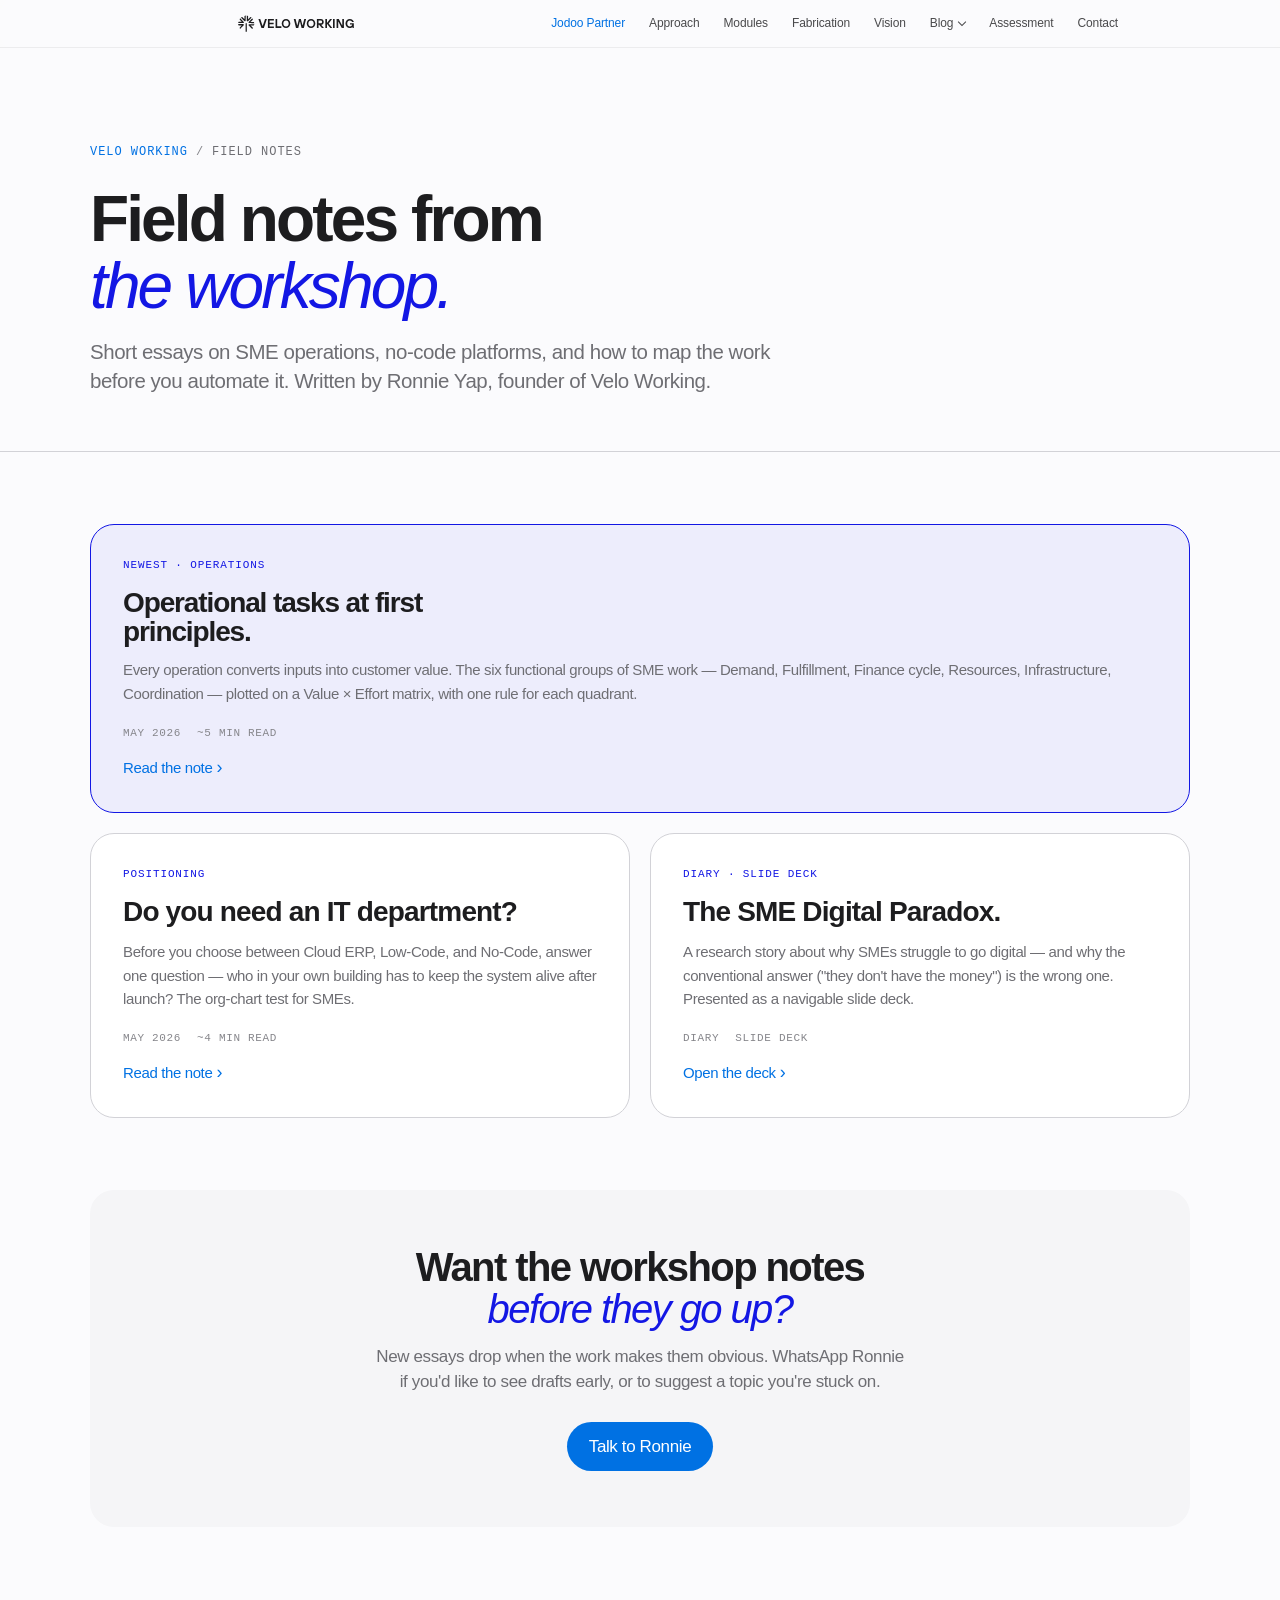
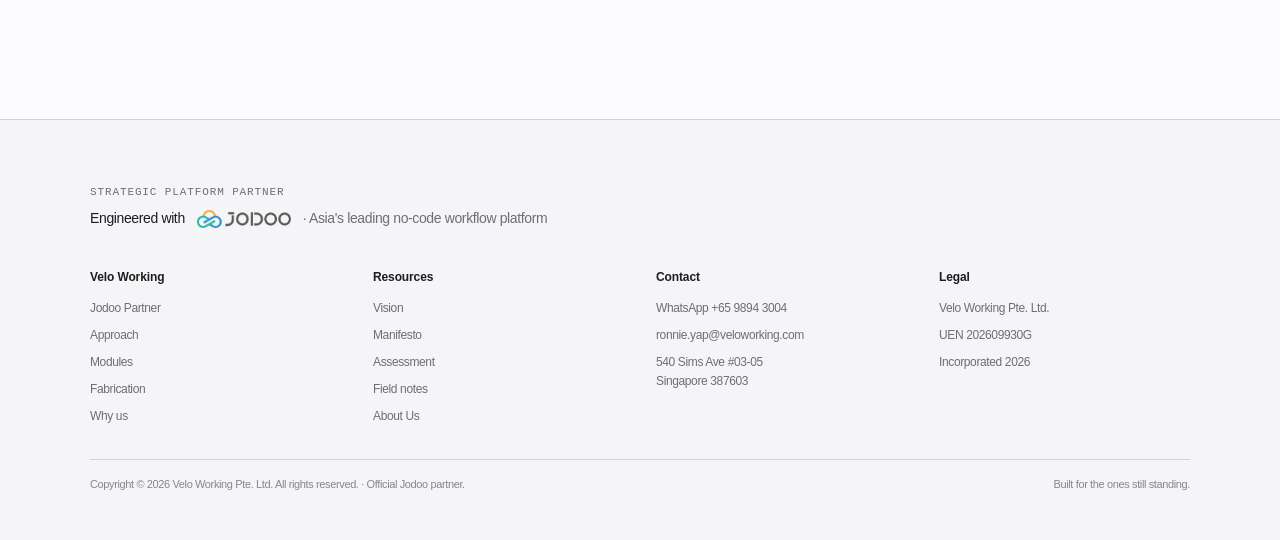
==== blog/index.html @ 7b79bac3 "Add Field notes blog index and nav dropdown New page blog/index.html lists all field notes as cards " ====
<!doctype html>
<html lang="en">
<head>
<meta charset="utf-8" />
<meta name="viewport" content="width=device-width, initial-scale=1, viewport-fit=cover" />
<title>Field notes — Velo Working blog</title>

<!-- SEO -->
<meta name="description" content="Field notes from Velo Working — Singapore's Jodoo no-code partner. Short essays on SME operations, choosing between ERP, Low-Code and No-Code, and how to map your tasks before you automate them." />
<meta name="author" content="Velo Working Pte. Ltd." />
<link rel="canonical" href="https://www.veloworking.com/blog/" />

<!-- Open Graph -->
<meta property="og:title" content="Field notes — Velo Working" />
<meta property="og:description" content="Short essays on SME operations, no-code, and how to map your work before you automate it." />
<meta property="og:type" content="website" />
<meta property="og:url" content="https://www.veloworking.com/blog/" />
<meta property="og:site_name" content="Velo Working" />

<meta name="twitter:card" content="summary_large_image" />
<meta name="twitter:title" content="Field notes — Velo Working" />
<meta name="twitter:description" content="Short essays on SME operations and no-code." />

<!-- Favicon -->
<link rel="icon" type="image/svg+xml" href="../asset/favicon.svg" />
<link rel="apple-touch-icon" href="../asset/favicon.svg" />

<style>
:root {
  --bg:        #fbfbfd;
  --surface:   #ffffff;
  --surface-2: #f5f5f7;
  --ink:       #1d1d1f;
  --ink-2:     #6e6e73;
  --ink-3:     #86868b;
  --rule:      #d2d2d7;
  --dark:      #0b0b0d;
  --link:      #0071e3;
  --link-hov:  #0077ed;
  --jodoo:     #1317E4;
  --jodoo-tint: rgba(19, 23, 228, 0.06);

  --r-tile:    24px;
  --r-pill:    980px;

  --f: -apple-system, BlinkMacSystemFont, "Segoe UI", Roboto, "Helvetica Neue", Arial, sans-serif;
  --f-mono: ui-monospace, SFMono-Regular, "SF Mono", Menlo, Consolas, monospace;

  --gut: clamp(20px, 4vw, 40px);
  --max: 1180px;
  --max-prose: 720px;
  --section-pad: clamp(64px, 8vw, 96px);
}

*, *::before, *::after { box-sizing: border-box; }
html { scroll-behavior: smooth; -webkit-font-smoothing: antialiased; -moz-osx-font-smoothing: grayscale; }
body {
  margin: 0;
  background: var(--bg);
  color: var(--ink);
  font-family: var(--f);
  font-size: 17px;
  line-height: 1.47059;
  font-weight: 400;
  letter-spacing: -0.022em;
}
img, svg { display: block; max-width: 100%; }
a { color: inherit; text-decoration: none; }
button { font: inherit; color: inherit; background: none; border: 0; cursor: pointer; }
p { margin: 0 0 1em; } p:last-child { margin: 0; }

.wrap { max-width: var(--max); margin: 0 auto; padding-inline: var(--gut); }

h1, h2, h3, h4 { margin: 0; font-weight: 600; letter-spacing: -0.04em; line-height: 1.05; color: var(--ink); }
h1 { font-size: clamp(36px, 5.6vw, 64px); font-weight: 600; letter-spacing: -0.045em; line-height: 1.05; }
h2 { font-size: clamp(28px, 3.6vw, 40px); }
h3 { font-size: clamp(20px, 2vw, 26px); letter-spacing: -0.03em; line-height: 1.15; }
h4 { font-size: 17px; letter-spacing: -0.022em; line-height: 1.2; font-weight: 600; }

.lead {
  font-size: clamp(19px, 1.6vw, 22px);
  line-height: 1.4;
  letter-spacing: -0.022em;
  color: var(--ink);
}

.link {
  color: var(--link); font-size: 15px; font-weight: 500;
  display: inline-flex; align-items: center; gap: 4px;
}
.link:hover { text-decoration: underline; }
.link::after { content: '›'; font-size: 1.2em; line-height: 0; transform: translateY(-1px); }

.btn {
  display: inline-flex; align-items: center; justify-content: center;
  padding: 12px 22px; border-radius: var(--r-pill);
  font-size: 17px; font-weight: 400; letter-spacing: -0.022em;
}
.btn--primary { background: var(--link); color: #fff; }
.btn--primary:hover { background: var(--link-hov); }

/* NAV (with dropdown) */
.nav {
  position: fixed; top: 0; left: 0; right: 0; z-index: 9999;
  height: 48px;
  background: rgba(251, 251, 253, 0.72);
  backdrop-filter: saturate(180%) blur(20px);
  -webkit-backdrop-filter: saturate(180%) blur(20px);
  border-bottom: 1px solid rgba(0, 0, 0, 0.06);
  font-size: 12px;
  letter-spacing: -0.01em;
}
.nav__inner {
  max-width: 1024px; margin: 0 auto; height: 100%;
  display: flex; align-items: center; justify-content: space-between;
  padding-inline: 22px; gap: 16px;
}
.nav__brand { color: var(--ink); display: inline-flex; align-items: center; flex-shrink: 0; height: 100%; }
.nav__brand-svg { height: 18px; width: auto; display: block; }
.nav__links {
  display: flex; align-items: center; gap: 0;
  list-style: none; padding: 0; margin: 0; height: 100%;
}
.nav__links > li { display: flex; align-items: center; height: 100%; position: relative; }
.nav__link {
  display: inline-flex; align-items: center; height: 28px; padding: 0 12px;
  color: rgba(29, 29, 31, 0.8);
  font-size: 12px; font-weight: 400; letter-spacing: -0.01em; white-space: nowrap;
  transition: color 150ms ease;
  background: none; border: 0; cursor: pointer;
}
.nav__link:hover { color: var(--ink); }
.nav__link--accent { color: var(--link); font-weight: 500; }
.nav__link--accent:hover { color: var(--link-hov); }
.nav__link--caret::after {
  content: ""; display: inline-block; margin-left: 6px;
  width: 6px; height: 6px;
  border-right: 1.4px solid currentColor;
  border-bottom: 1.4px solid currentColor;
  transform: translateY(-2px) rotate(45deg);
  transition: transform 150ms ease;
}
.nav__submenu {
  position: absolute; top: 44px; left: 4px;
  min-width: 240px;
  background: rgba(251, 251, 253, 0.96);
  backdrop-filter: saturate(180%) blur(20px);
  -webkit-backdrop-filter: saturate(180%) blur(20px);
  border: 1px solid var(--rule);
  border-radius: 12px;
  padding: 6px;
  list-style: none; margin: 0;
  box-shadow: 0 8px 24px rgba(0,0,0,0.08);
  opacity: 0; visibility: hidden; transform: translateY(-4px);
  transition: opacity 150ms ease, transform 150ms ease, visibility 150ms;
}
.nav__item--has-children:hover > .nav__submenu,
.nav__item--has-children:focus-within > .nav__submenu,
.nav__item--has-children.is-open > .nav__submenu {
  opacity: 1; visibility: visible; transform: none;
}
.nav__sublink {
  display: block;
  padding: 10px 12px;
  font-size: 13px;
  color: rgba(29, 29, 31, 0.85);
  border-radius: 8px;
  white-space: normal;
  line-height: 1.3;
}
.nav__sublink small {
  display: block;
  font-size: 11px;
  color: var(--ink-3);
  margin-top: 2px;
  letter-spacing: 0;
  font-family: var(--f-mono);
  text-transform: uppercase;
}
.nav__sublink:hover { background: rgba(0,0,0,0.04); color: var(--ink); }
.nav__sublink--all {
  border-top: 1px solid var(--rule);
  margin-top: 4px; padding-top: 12px;
  color: var(--link); font-weight: 500;
}

.nav__toggle {
  display: none; width: 36px; height: 36px; border-radius: 50%;
  align-items: center; justify-content: center; color: var(--ink); flex-shrink: 0;
}
.nav__toggle svg { width: 18px; height: 18px; }

@media (max-width: 833px) {
  .nav__links { display: none; }
  .nav__toggle { display: inline-flex; }
  .nav.nav--open .nav__links {
    position: absolute; top: 48px; left: 0; right: 0;
    flex-direction: column; height: auto;
    background: rgba(251, 251, 253, 0.96);
    backdrop-filter: saturate(180%) blur(20px);
    -webkit-backdrop-filter: saturate(180%) blur(20px);
    border-bottom: 1px solid var(--rule);
    padding: 8px 22px 16px; display: flex;
  }
  .nav.nav--open .nav__links > li {
    height: auto; width: 100%; border-bottom: 1px solid var(--rule);
    flex-direction: column; align-items: stretch;
  }
  .nav.nav--open .nav__links > li:last-child { border-bottom: 0; }
  .nav.nav--open .nav__link {
    height: auto; width: 100%; padding: 14px 0; font-size: 17px; font-weight: 500;
    justify-content: space-between;
  }
  .nav__submenu {
    position: static; opacity: 1; visibility: visible; transform: none;
    background: none; border: 0; border-radius: 0; padding: 0 0 12px;
    box-shadow: none; min-width: 0;
    display: none;
  }
  .nav.nav--open .nav__item--has-children.is-open .nav__submenu { display: block; }
  .nav.nav--open .nav__sublink { padding: 10px 0 10px 14px; font-size: 15px; }
  .nav.nav--open .nav__link--caret::after { transition: transform 200ms ease; }
  .nav.nav--open .nav__item--has-children.is-open .nav__link--caret::after { transform: translateY(2px) rotate(-135deg); }
}

main { padding-top: 48px; }

/* HERO */
.page-hero {
  padding: clamp(56px, 8vw, 96px) 0 clamp(40px, 6vw, 56px);
  border-bottom: 1px solid var(--rule);
}
.page-hero__crumb {
  font-family: var(--f-mono);
  font-size: 12px; letter-spacing: 0.08em; text-transform: uppercase;
  color: var(--ink-2); margin-bottom: 24px;
  display: flex; align-items: center; gap: 8px;
}
.page-hero__crumb a { color: var(--link); }
.page-hero__crumb .sep { color: var(--ink-3); }
.page-hero__title { margin-bottom: 18px; max-width: 18ch; }
.page-hero__title em { font-style: italic; font-weight: 400; color: var(--jodoo); }
.page-hero__lead { max-width: 60ch; color: var(--ink-2); }

/* POSTS GRID */
.posts {
  padding: clamp(48px, 6vw, 72px) 0 var(--section-pad);
}
.posts__grid {
  display: grid;
  grid-template-columns: repeat(2, 1fr);
  gap: 20px;
}
@media (max-width: 833px) { .posts__grid { grid-template-columns: 1fr; } }

.post {
  background: var(--surface);
  border: 1px solid var(--rule);
  border-radius: var(--r-tile);
  padding: clamp(24px, 3vw, 32px);
  display: flex; flex-direction: column;
  transition: transform 200ms ease, box-shadow 200ms ease, border-color 200ms ease;
}
.post:hover {
  transform: translateY(-2px);
  border-color: var(--ink-3);
  box-shadow: 0 12px 28px rgba(0,0,0,0.06);
}
.post__tag {
  font-family: var(--f-mono);
  font-size: 11px; letter-spacing: 0.08em; text-transform: uppercase;
  color: var(--jodoo); margin-bottom: 14px;
}
.post__title {
  font-size: clamp(22px, 2.2vw, 28px);
  margin-bottom: 12px;
}
.post__lead {
  color: var(--ink-2); font-size: 15px; line-height: 1.55;
  margin-bottom: 20px; flex: 1;
}
.post__meta {
  display: flex; flex-wrap: wrap; gap: 8px 16px;
  font-family: var(--f-mono);
  font-size: 11px; letter-spacing: 0.06em; text-transform: uppercase;
  color: var(--ink-3); margin-bottom: 14px;
}
.post__cta { margin-top: auto; }

.post--feature {
  grid-column: 1 / -1;
  background: var(--jodoo-tint);
  border-color: var(--jodoo);
}
.post--feature .post__tag { color: var(--jodoo); }
.post--feature .post__title { max-width: 22ch; }

/* CLOSING */
.closing {
  background: var(--surface-2);
  border-radius: var(--r-tile);
  padding: clamp(36px, 5vw, 56px);
  text-align: center;
  margin-top: clamp(48px, 6vw, 72px);
}
.closing h2 { margin-bottom: 14px; max-width: 22ch; margin-inline: auto; }
.closing h2 em { font-style: italic; font-weight: 400; color: var(--jodoo); }
.closing p { color: var(--ink-2); max-width: 56ch; margin: 0 auto 28px; }
.closing__ctas { display: flex; flex-wrap: wrap; gap: 16px; justify-content: center; }

/* FOOTER */
.foot {
  padding-top: 64px; padding-bottom: 48px;
  background: var(--surface-2);
  margin-top: var(--section-pad);
  border-top: 1px solid var(--rule);
}
.foot__partner {
  max-width: var(--max); margin: 0 auto 40px; padding-inline: var(--gut);
  display: flex; flex-direction: column; gap: 8px;
}
.foot__partner-tag {
  font-family: var(--f-mono);
  font-size: 11px; letter-spacing: 0.08em; text-transform: uppercase;
  color: var(--ink-2);
}
.foot__partner-row {
  display: flex; flex-wrap: wrap; align-items: center; gap: 12px;
  font-size: 14px; color: var(--ink-2);
}
.foot__partner-row strong { color: var(--ink); font-weight: 500; }
.foot__partner-row img { height: 18px; width: auto; opacity: 0.85; }

.foot__inner { max-width: var(--max); margin: 0 auto; padding-inline: var(--gut); }
.foot__cols {
  display: grid;
  grid-template-columns: repeat(4, 1fr);
  gap: 32px;
  padding-bottom: 32px;
  border-bottom: 1px solid var(--rule);
}
@media (max-width: 833px) { .foot__cols { grid-template-columns: repeat(2, 1fr); } }
.foot__col { display: flex; flex-direction: column; gap: 8px; }
.foot__col h5 {
  font-size: 12px; font-weight: 600; color: var(--ink);
  letter-spacing: -0.01em; margin: 0 0 4px;
}
.foot__col a, .foot__col span {
  font-size: 12px; color: var(--ink-2); line-height: 1.6;
}
.foot__col a:hover { color: var(--link); }
.foot__legal {
  display: flex; flex-wrap: wrap; justify-content: space-between;
  padding-top: 16px;
  font-size: 11px; color: var(--ink-3); gap: 12px;
}

.reveal { opacity: 0; transform: translateY(16px); transition: opacity 700ms ease, transform 700ms ease; }
.reveal.visible { opacity: 1; transform: none; }
@media (prefers-reduced-motion: reduce) {
  .reveal { opacity: 1; transform: none; transition: none; }
  html { scroll-behavior: auto; }
}
</style>
</head>
<body>

<svg xmlns="http://www.w3.org/2000/svg" style="position:absolute; width:0; height:0; overflow:hidden" aria-hidden="true">
  <symbol id="velo-logo" viewBox="-67 125 310 50">
    <g fill="currentColor">
      <path d="m -63.08431,159.73324 v -11.95468 h 1.711254 1.711254 v 11.95468 11.95468 h -1.711254 -1.711254 z m 13.473111,-0.82354 c -2.7838,-2.88889 -5.165724,-5.36884 -5.293161,-5.51098 l -0.231706,-0.25846 0.549761,-1.29497 0.549763,-1.29498 7.635659,0.0174 c 4.199613,0.01 7.642322,0.0236 7.650469,0.0309 0.01335,0.0121 -1.513544,3.63653 -1.544387,3.66591 -0.0071,0.007 -1.932699,-0.0391 -4.279044,-0.10194 -2.346348,-0.0628 -4.407082,-0.11379 -4.579413,-0.11326 l -0.313328,9e-4 3.263591,3.23912 3.263592,3.23912 -0.776198,1.81972 c -0.42691,1.00085 -0.789235,1.81842 -0.80517,1.81682 -0.01595,-0.001 -2.306627,-2.36654 -5.090428,-5.25543 z m -29.666932,3.11343 c -0.40939,-1.01953 -0.73477,-1.86111 -0.72306,-1.87019 0.11854,-0.0919 6.601154,-6.26625 6.601154,-6.28717 0,-0.0155 -2.06247,-0.0194 -4.583264,-0.009 l -4.58327,0.0194 -0.74007,-1.83176 -0.74007,-1.83177 0.15342,-0.0131 c 0.34112,-0.0292 15.135529,0.27402 15.167398,0.31083 0.01891,0.0219 0.267301,0.61697 0.551984,1.32251 l 0.517602,1.28278 -3.365959,3.34337 c -1.851279,1.83885 -4.288204,4.26051 -5.415385,5.38145 -1.12719,1.12096 -2.05995,2.03766 -2.0728,2.03711 -0.0129,-4.5e-4 -0.3583,-0.83516 -0.76768,-1.85469 z m 33.041236,-14.34438 c -3.791272,-0.0741 -7.098103,-0.14163 -7.348513,-0.15003 l -0.455294,-0.0153 -0.520844,-1.3003 c -0.286465,-0.71518 -0.520846,-1.31372 -0.520846,-1.3301 0,-0.0374 3.03224,-3.04993 5.890442,-5.87067 2.539166,-2.5059 4.940976,-4.86047 4.957427,-4.84345 0.02131,0.0221 0.36701,0.85212 0.768213,1.84455 l 0.729459,1.80441 -0.207484,0.20195 c -0.114116,0.11108 -1.519848,1.44395 -3.123846,2.96192 -1.603998,1.51799 -3.013976,2.85516 -3.133281,2.9715 l -0.21692,0.21154 4.60739,-0.0328 c 3.946267,-0.028 4.611369,-0.023 4.635133,0.0354 0.249971,0.61373 1.323165,3.26153 1.390383,3.43038 l 0.09115,0.22896 -0.324674,-0.007 c -0.178575,-0.003 -3.426627,-0.0673 -7.217897,-0.14137 z m -31.875116,-0.22557 c -3.49313,-0.008 -5.89298,-0.0303 -5.89298,-0.0563 0,-0.0603 1.49413,-3.5857 1.54033,-3.63439 0.0204,-0.0215 2.08435,0.0149 4.58652,0.0808 2.502157,0.066 4.555892,0.1135 4.56385,0.1055 0.008,-0.008 -1.450958,-1.46694 -3.24204,-3.24218 l -3.2565,-3.22771 0.78062,-1.84246 0.78062,-1.84246 0.13009,0.13515 c 0.0715,0.0743 2.464747,2.55971 5.318224,5.52307 l 5.188142,5.38792 -0.06524,0.15558 c -0.03588,0.0856 -0.288522,0.6816 -0.561424,1.32453 l -0.496185,1.16895 -1.740524,-0.0119 c -0.957288,-0.007 -4.392364,-0.0174 -7.633503,-0.0243 z m 19.589652,-5.24138 c -0.712179,-0.30247 -1.305328,-0.56039 -1.318105,-0.57317 -0.01277,-0.0128 -0.0072,-3.45913 0.01238,-7.65856 l 0.03563,-7.63531 1.788624,0.75983 c 0.983744,0.41792 1.814974,0.7774 1.847178,0.79886 0.04578,0.0305 0.03288,0.98466 -0.05923,4.37741 -0.06479,2.38612 -0.117559,4.44686 -0.117282,4.57942 l 4.48e-4,0.24102 3.24018,-3.26967 3.240214,-3.26966 1.78356,0.75711 c 0.980959,0.41641 1.801446,0.77332 1.823303,0.79314 0.02185,0.0199 -2.320873,2.30888 -5.206069,5.08681 -2.885194,2.77793 -5.365114,5.16596 -5.510933,5.30673 l -0.265123,0.25597 z m -12.34695,-4.8958 c -2.942875,-2.96981 -5.356102,-5.41524 -5.362732,-5.43431 -0.0104,-0.0301 3.575683,-1.50529 3.65865,-1.505 0.0172,6e-5 1.436368,1.48058 3.153703,3.29005 1.717335,1.80948 3.14167,3.29761 3.165188,3.30699 0.02476,0.01 0.03646,-1.91609 0.02778,-4.57516 l -0.01498,-4.5922 1.828043,-0.73907 c 1.005424,-0.40649 1.833188,-0.73378 1.839475,-0.72732 0.01771,0.0182 -0.27252,15.28791 -0.290931,15.30631 -0.01962,0.0197 -2.434208,1.00013 -2.563044,1.04078 -0.07161,0.0227 -1.205843,-1.097 -5.441159,-5.37107 z"/>
      <path d="m -19.089294,160.84717 h 6.702763 l 8.4666472,-24.69439 h -5.1152663 l -6.3499859,19.04996 h -0.705554 l -6.349986,-19.04996 h -5.115266 z m 17.9916369,0 H 15.482861 v -4.23333 H 3.4884437 v -5.9972 H 14.777307 v -4.23333 H 3.4884437 V 140.3861 H 15.482861 v -4.23332 H -1.0976571 Z m 21.1666331,0 h 16.227742 v -4.40971 H 24.655077 v -20.28468 h -4.586101 z m 29.104079,-4.05694 c -4.233324,0 -7.408317,-3.21027 -7.408317,-8.29026 0,-5.07999 3.174993,-8.29026 7.408317,-8.29026 4.233323,0 7.408316,3.21027 7.408316,8.29026 0,5.07999 -3.174993,8.29026 -7.408316,8.29026 z m 0,-20.99023 c -6.667485,0 -11.994418,5.25638 -11.994418,12.69997 0,7.4436 5.326933,12.69997 11.994418,12.69997 6.667485,0 11.994417,-5.25637 11.994417,-12.69997 0,-7.44359 -5.326932,-12.69997 -11.994417,-12.69997 z m 27.692983,25.04717 h 6.349986 l 4.233324,-16.9333 h 0.705554 l 4.233323,16.9333 h 6.349986 l 6.173599,-24.69439 h -5.115268 l -4.233324,17.28607 h -0.705554 l -4.409712,-17.28607 h -5.291655 l -4.409712,17.28607 h -0.705554 l -4.233324,-17.28607 h -5.115266 z m 41.804052,-4.05694 c -4.23332,0 -7.40831,-3.21027 -7.40831,-8.29026 0,-5.07999 3.17499,-8.29026 7.40831,-8.29026 4.23333,0 7.40832,3.21027 7.40832,8.29026 0,5.07999 -3.17499,8.29026 -7.40832,8.29026 z m 0,-20.99023 c -6.66748,0 -11.99441,5.25638 -11.99441,12.69997 0,7.4436 5.32693,12.69997 11.99441,12.69997 6.66749,0 11.99442,-5.25637 11.99442,-12.69997 0,-7.44359 -5.32693,-12.69997 -11.99442,-12.69997 z m 16.22777,25.04717 h 4.5861 v -8.46665 h 1.41111 l 7.93748,8.46665 h 5.82082 l -7.93748,-8.46665 c 3.88054,-0.17639 7.23192,-3.17499 7.23192,-7.93748 0,-4.93888 -3.38666,-8.29026 -7.76109,-8.29026 h -11.28886 z m 4.5861,-12.69997 v -7.58471 h 6.52637 c 1.76389,0 3.35138,1.5875 3.35138,3.88055 0,2.11666 -1.58749,3.70416 -3.35138,3.70416 z m 18.8736,12.69997 h 4.5861 v -11.46525 l 9.1722,11.46525 h 5.64443 l -10.05414,-12.52359 9.34859,-12.1708 h -5.64443 l -8.46665,11.11247 v -11.11247 h -4.5861 z m 21.34299,0 h 4.5861 v -24.69439 h -4.5861 z m 9.87777,0 h 4.5861 v -17.10969 h 0.70556 l 8.99581,17.10969 h 6.1736 v -24.69439 h -4.5861 v 17.10968 h -0.70556 l -8.99581,-17.10968 h -6.1736 z m 44.44988,0 h 3.52777 v -13.05275 h -10.75969 v 3.52777 h 6.17359 v 0.17639 c 0,1.58749 -2.11666,5.29165 -6.34999,5.29165 -4.23332,0 -7.40832,-3.21027 -7.40832,-8.29026 0,-5.07999 3.175,-8.29026 7.40832,-8.29026 3.3161,0 5.29165,2.11667 6.34999,4.40972 h 4.76248 C 236.53292,140.73888 232.93459,135.8 226.26711,135.8 c -6.66749,0 -11.99442,5.25638 -11.99442,12.69997 0,7.4436 5.32693,12.69997 11.99442,12.69997 2.50472,0 4.23332,-0.7761 5.46804,-1.58749 0.70556,-0.45861 1.30528,-0.98778 1.76389,-1.5875 h 0.17639 z"/>
    </g>
  </symbol>
</svg>

<!-- NAV -->
<nav class="nav" id="nav" aria-label="Primary">
  <div class="nav__inner">
    <a href="../index.html" class="nav__brand" aria-label="Velo Working — home">
      <svg class="nav__brand-svg" aria-hidden="true"><use href="#velo-logo"/></svg>
    </a>
    <ul class="nav__links" id="navLinks">
      <li><a href="../index.html#partner" class="nav__link nav__link--accent">Jodoo Partner</a></li>
      <li><a href="../index.html#approach" class="nav__link">Approach</a></li>
      <li><a href="../index.html#modules" class="nav__link">Modules</a></li>
      <li><a href="../fabrication.html" class="nav__link">Fabrication</a></li>
      <li><a href="../vision.html" class="nav__link">Vision</a></li>
      <li class="nav__item--has-children" data-dropdown>
        <a href="index.html" class="nav__link nav__link--caret" aria-haspopup="true" aria-expanded="false">Blog</a>
        <ul class="nav__submenu" role="menu">
          <li><a href="operational-tasks-first-principles.html" class="nav__sublink" role="menuitem">Operational tasks at first principles<small>Value × Effort</small></a></li>
          <li><a href="positioning-of-jodoo.html" class="nav__sublink" role="menuitem">Positioning of Jodoo<small>Org-chart test</small></a></li>
          <li><a href="THE%20SME%20DIGITAL%20PARADOX.html" class="nav__sublink" role="menuitem">The SME Digital Paradox<small>Diary · slide deck</small></a></li>
          <li><a href="index.html" class="nav__sublink nav__sublink--all" role="menuitem">All field notes</a></li>
        </ul>
      </li>
      <li><a href="../assessment/assessment.html" class="nav__link" target="_blank" rel="noopener">Assessment</a></li>
      <li><a href="../index.html#contact" class="nav__link">Contact</a></li>
    </ul>
    <button class="nav__toggle" id="navToggle" aria-label="Menu" aria-expanded="false">
      <svg viewBox="0 0 24 24" fill="none" stroke="currentColor" stroke-width="1.5" stroke-linecap="round"><path d="M4 8h16"/><path d="M4 16h16"/></svg>
    </button>
  </div>
</nav>

<main id="top">

<header class="page-hero">
  <div class="wrap">
    <div class="page-hero__crumb">
      <a href="../index.html">Velo Working</a>
      <span class="sep">/</span>
      <span>Field notes</span>
    </div>
    <h1 class="page-hero__title reveal">
      Field notes from<br>
      <em>the workshop.</em>
    </h1>
    <p class="lead page-hero__lead reveal">
      Short essays on SME operations, no-code platforms, and how to map the work
      before you automate it. Written by Ronnie Yap, founder of Velo Working.
    </p>
  </div>
</header>

<section class="posts">
  <div class="wrap">
    <div class="posts__grid">

      <article class="post post--feature reveal">
        <div class="post__tag">Newest · Operations</div>
        <h2 class="post__title">Operational tasks at first principles.</h2>
        <p class="post__lead">
          Every operation converts inputs into customer value. The six functional groups of
          SME work — Demand, Fulfillment, Finance cycle, Resources, Infrastructure,
          Coordination — plotted on a Value × Effort matrix, with one rule for each quadrant.
        </p>
        <div class="post__meta">
          <span>May 2026</span>
          <span>~5 min read</span>
        </div>
        <div class="post__cta"><a href="operational-tasks-first-principles.html" class="link">Read the note</a></div>
      </article>

      <article class="post reveal">
        <div class="post__tag">Positioning</div>
        <h3 class="post__title">Do you need an IT department?</h3>
        <p class="post__lead">
          Before you choose between Cloud ERP, Low-Code, and No-Code, answer one question —
          who in your own building has to keep the system alive after launch? The org-chart
          test for SMEs.
        </p>
        <div class="post__meta">
          <span>May 2026</span>
          <span>~4 min read</span>
        </div>
        <div class="post__cta"><a href="positioning-of-jodoo.html" class="link">Read the note</a></div>
      </article>

      <article class="post reveal">
        <div class="post__tag">Diary · Slide deck</div>
        <h3 class="post__title">The SME Digital Paradox.</h3>
        <p class="post__lead">
          A research story about why SMEs struggle to go digital — and why the conventional
          answer ("they don't have the money") is the wrong one. Presented as a navigable
          slide deck.
        </p>
        <div class="post__meta">
          <span>Diary</span>
          <span>Slide deck</span>
        </div>
        <div class="post__cta"><a href="THE%20SME%20DIGITAL%20PARADOX.html" class="link">Open the deck</a></div>
      </article>

    </div>

    <div class="closing reveal">
      <h2>Want the workshop notes <em>before they go up?</em></h2>
      <p>
        New essays drop when the work makes them obvious. WhatsApp Ronnie if you'd like
        to see drafts early, or to suggest a topic you're stuck on.
      </p>
      <div class="closing__ctas">
        <a href="https://wa.me/6598943004?text=Hi%20Ronnie%20%E2%80%94%20I%20read%20the%20field%20notes%20and%20I%27d%20like%20to%20talk." class="btn btn--primary" target="_blank" rel="noopener">Talk to Ronnie</a>
      </div>
    </div>
  </div>
</section>

</main>

<footer class="foot">
  <div class="foot__partner">
    <div class="foot__partner-tag">Strategic platform partner</div>
    <div class="foot__partner-row">
      <strong>Engineered with</strong>
      <img src="../asset/jodoo_logo.png" alt="Jodoo" loading="lazy" />
      <span>· Asia's leading no-code workflow platform</span>
    </div>
  </div>

  <div class="foot__inner">
    <div class="foot__cols">
      <div class="foot__col">
        <h5>Velo Working</h5>
        <a href="../index.html#partner">Jodoo Partner</a>
        <a href="../index.html#approach">Approach</a>
        <a href="../index.html#modules">Modules</a>
        <a href="../fabrication.html">Fabrication</a>
        <a href="../index.html#why">Why us</a>
      </div>
      <div class="foot__col">
        <h5>Resources</h5>
        <a href="../vision.html">Vision</a>
        <a href="../index.html#manifesto">Manifesto</a>
        <a href="../assessment/assessment.html" target="_blank" rel="noopener">Assessment</a>
        <a href="index.html">Field notes</a>
        <a href="../pitch-deck.html">About Us</a>
      </div>
      <div class="foot__col">
        <h5>Contact</h5>
        <a href="https://wa.me/6598943004" target="_blank" rel="noopener">WhatsApp +65 9894 3004</a>
        <a href="mailto:ronnie.yap@veloworking.com">ronnie.yap@veloworking.com</a>
        <span>540 Sims Ave #03-05<br>Singapore 387603</span>
      </div>
      <div class="foot__col">
        <h5>Legal</h5>
        <span>Velo Working Pte. Ltd.</span>
        <span>UEN 202609930G</span>
        <span>Incorporated 2026</span>
      </div>
    </div>
    <div class="foot__legal">
      <span>Copyright © 2026 Velo Working Pte. Ltd. All rights reserved. · Official Jodoo partner.</span>
      <span>Built for the ones still standing.</span>
    </div>
  </div>
</footer>

<script>
(function(){
  var nav = document.getElementById('nav');
  var toggle = document.getElementById('navToggle');
  if (!nav || !toggle) return;
  toggle.addEventListener('click', function(){
    var open = nav.classList.toggle('nav--open');
    toggle.setAttribute('aria-expanded', open ? 'true' : 'false');
  });

  /* Dropdown toggle on mobile (tap to expand). Desktop uses :hover/:focus-within. */
  nav.querySelectorAll('.nav__item--has-children').forEach(function(item){
    var trigger = item.querySelector('.nav__link--caret');
    if (!trigger) return;
    trigger.addEventListener('click', function(e){
      if (window.matchMedia('(max-width: 833px)').matches) {
        e.preventDefault();
        var open = item.classList.toggle('is-open');
        trigger.setAttribute('aria-expanded', open ? 'true' : 'false');
      }
    });
  });

  nav.querySelectorAll('.nav__link, .nav__sublink').forEach(function(l){
    if (l.classList.contains('nav__link--caret')) return;
    l.addEventListener('click', function(){
      nav.classList.remove('nav--open');
      toggle.setAttribute('aria-expanded', 'false');
    });
  });
})();

(function(){
  if (!('IntersectionObserver' in window)) {
    document.querySelectorAll('.reveal').forEach(function(e){ e.classList.add('visible'); });
    return;
  }
  var io = new IntersectionObserver(function(entries){
    entries.forEach(function(e){
      if (e.isIntersecting) {
        e.target.classList.add('visible');
        io.unobserve(e.target);
      }
    });
  }, { threshold: 0.12, rootMargin: '0px 0px -40px 0px' });
  document.querySelectorAll('.reveal').forEach(function(e){ io.observe(e); });
})();
</script>
</body>
</html>
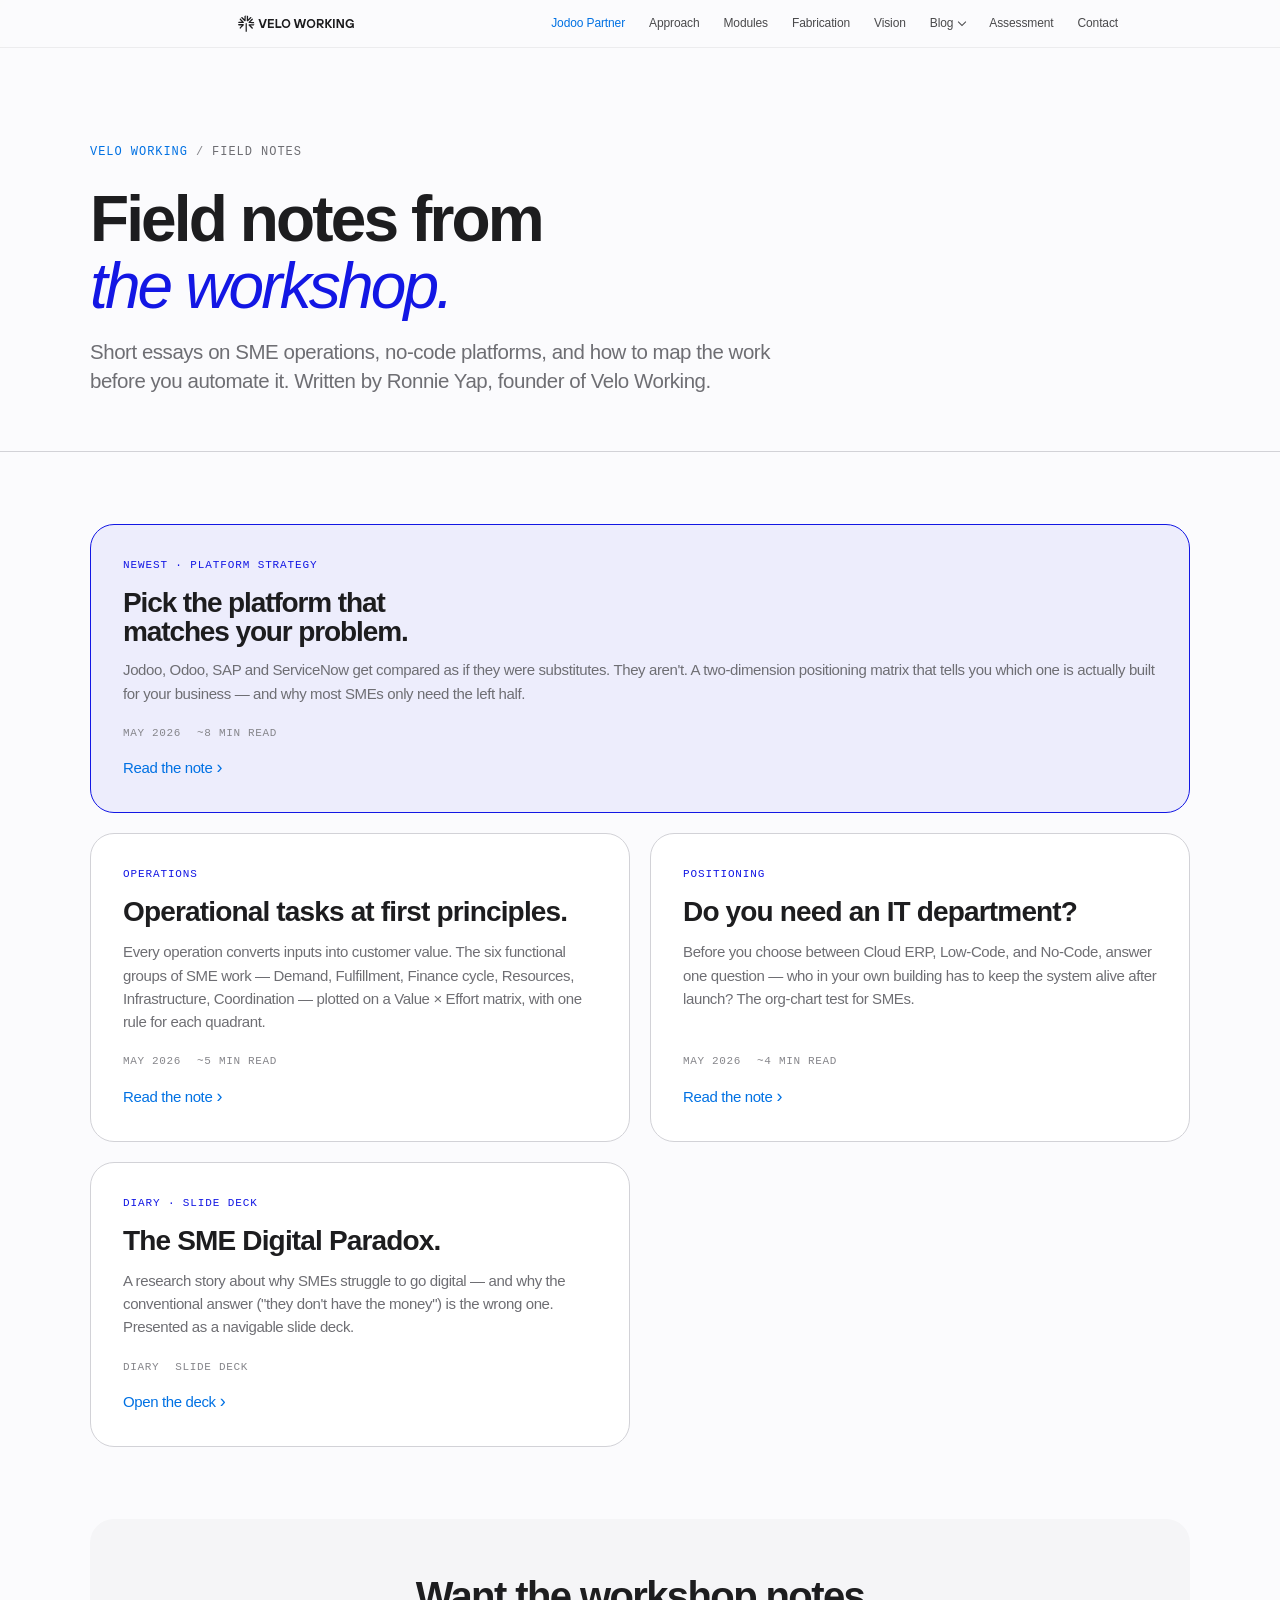
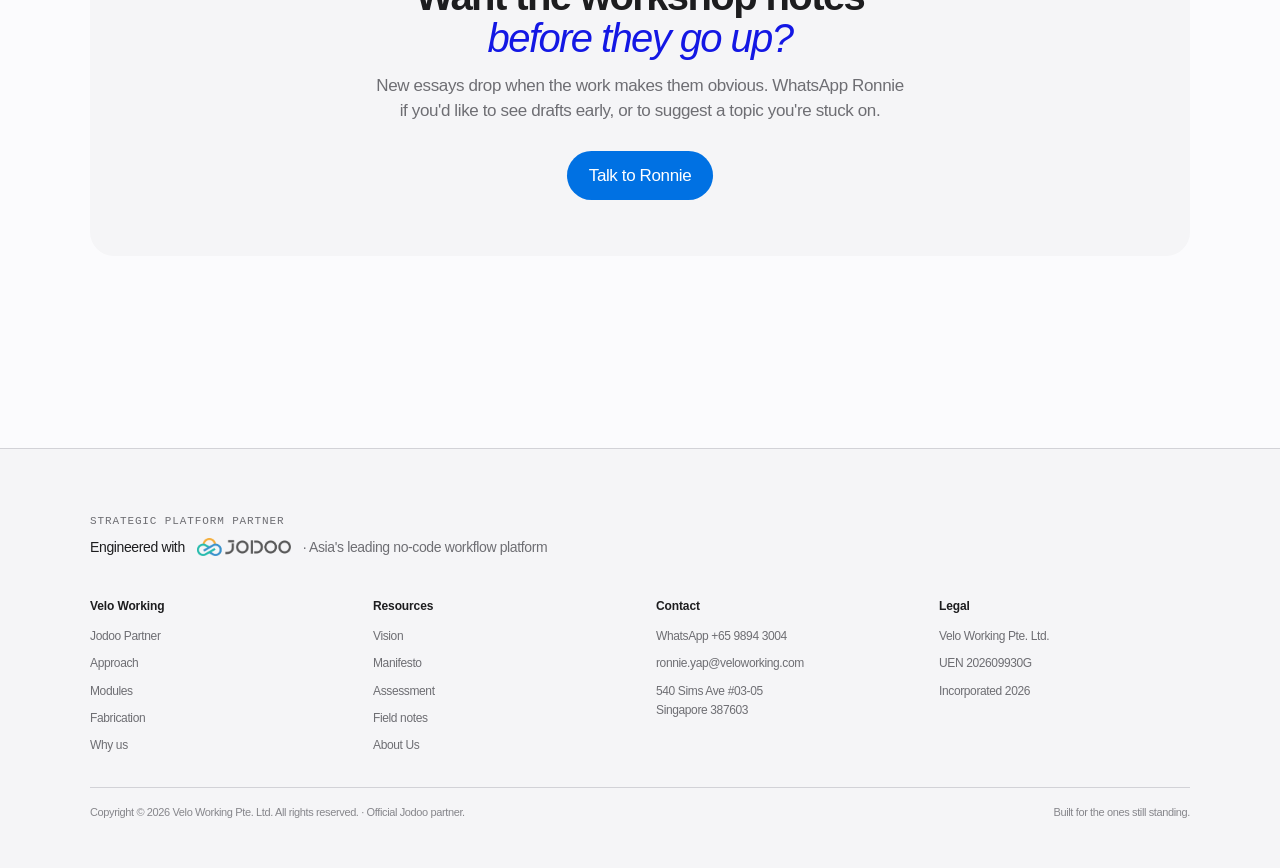
==== commit 0718602a: "Add Workflow vs ERP positioning blog post New field note comparing Jodoo, Odoo, SAP and ServiceNow o" ====
--- a/blog/index.html
+++ b/blog/index.html
@@ -389,6 +389,7 @@
       <li class="nav__item--has-children" data-dropdown>
         <a href="index.html" class="nav__link nav__link--caret" aria-haspopup="true" aria-expanded="false">Blog</a>
         <ul class="nav__submenu" role="menu">
+          <li><a href="workflow-vs-erp-positioning.html" class="nav__sublink" role="menuitem">Workflow vs ERP positioning<small>Platform strategy</small></a></li>
           <li><a href="operational-tasks-first-principles.html" class="nav__sublink" role="menuitem">Operational tasks at first principles<small>Value × Effort</small></a></li>
           <li><a href="positioning-of-jodoo.html" class="nav__sublink" role="menuitem">Positioning of Jodoo<small>Org-chart test</small></a></li>
           <li><a href="THE%20SME%20DIGITAL%20PARADOX.html" class="nav__sublink" role="menuitem">The SME Digital Paradox<small>Diary · slide deck</small></a></li>
@@ -429,8 +430,23 @@
     <div class="posts__grid">
 
       <article class="post post--feature reveal">
-        <div class="post__tag">Newest · Operations</div>
-        <h2 class="post__title">Operational tasks at first principles.</h2>
+        <div class="post__tag">Newest · Platform Strategy</div>
+        <h2 class="post__title">Pick the platform that matches your problem.</h2>
+        <p class="post__lead">
+          Jodoo, Odoo, SAP and ServiceNow get compared as if they were substitutes. They
+          aren't. A two-dimension positioning matrix that tells you which one is actually
+          built for your business — and why most SMEs only need the left half.
+        </p>
+        <div class="post__meta">
+          <span>May 2026</span>
+          <span>~8 min read</span>
+        </div>
+        <div class="post__cta"><a href="workflow-vs-erp-positioning.html" class="link">Read the note</a></div>
+      </article>
+
+      <article class="post reveal">
+        <div class="post__tag">Operations</div>
+        <h3 class="post__title">Operational tasks at first principles.</h3>
         <p class="post__lead">
           Every operation converts inputs into customer value. The six functional groups of
           SME work — Demand, Fulfillment, Finance cycle, Resources, Infrastructure,
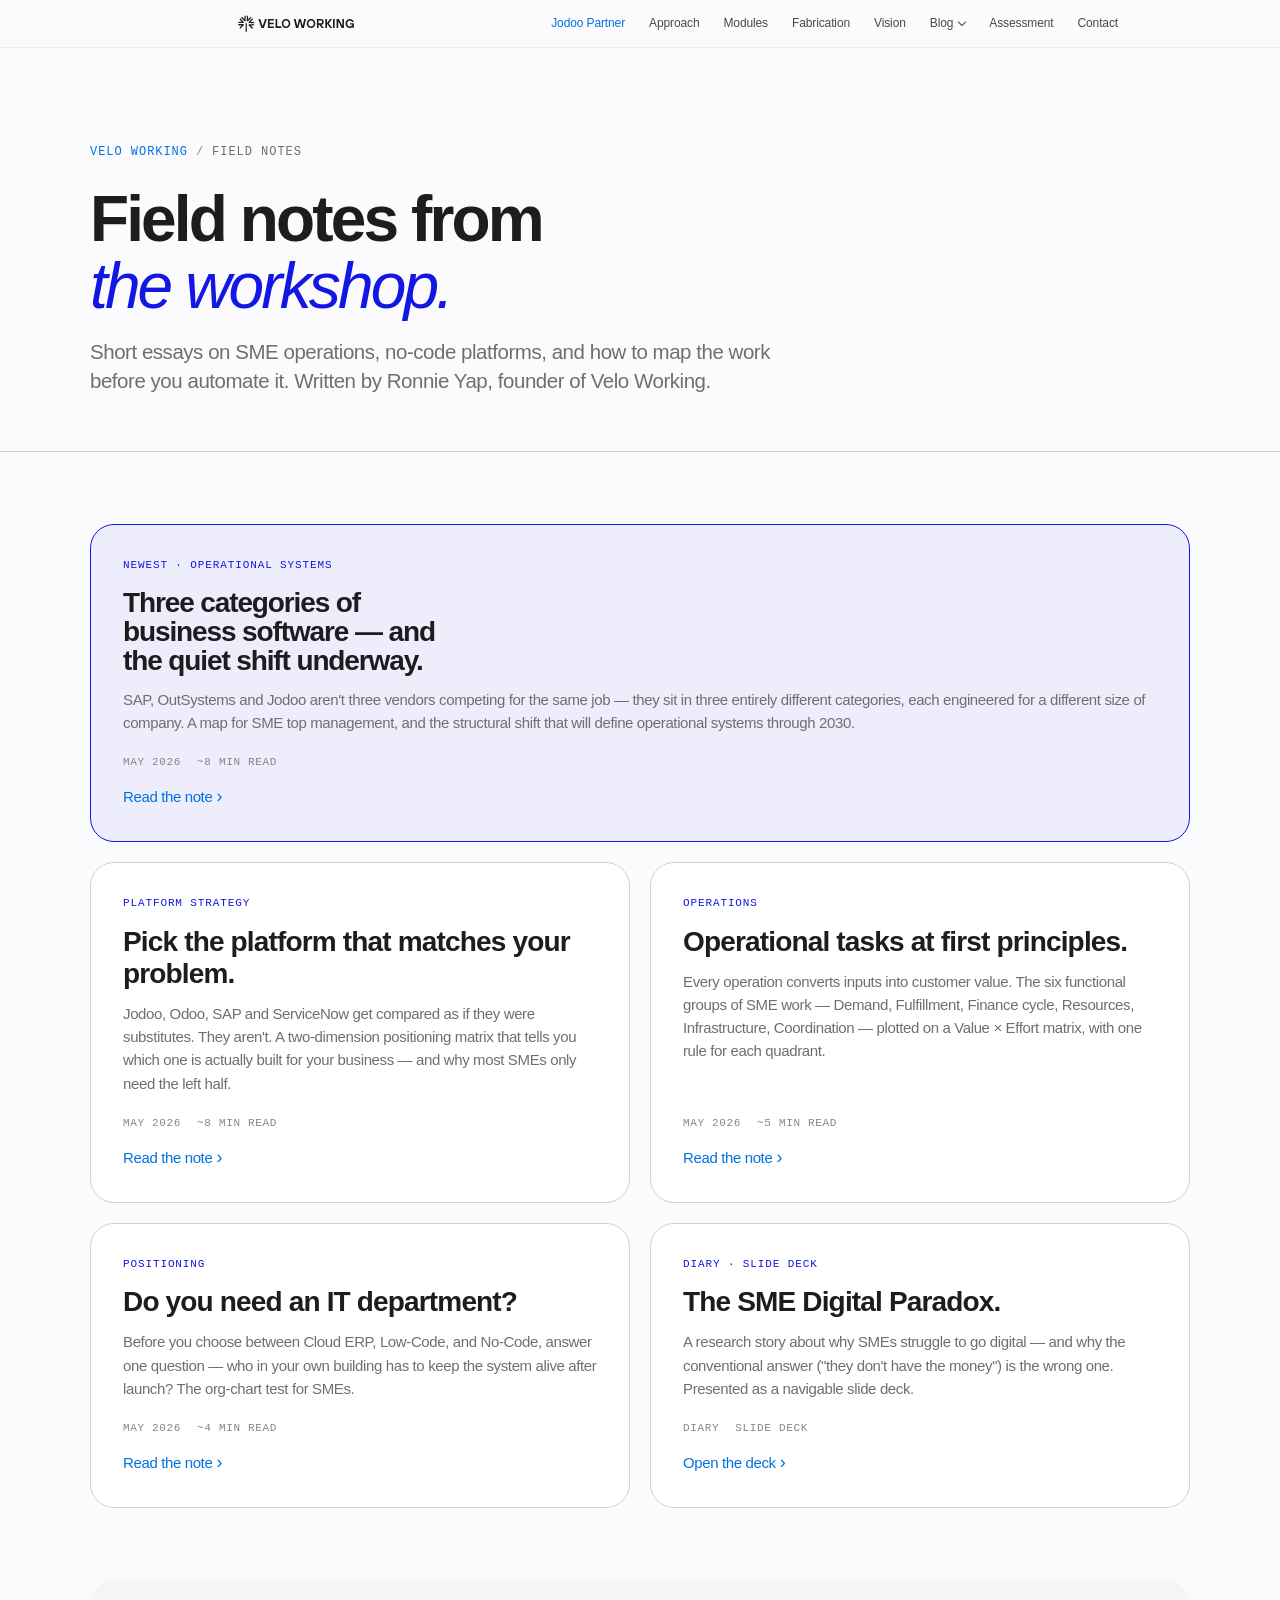
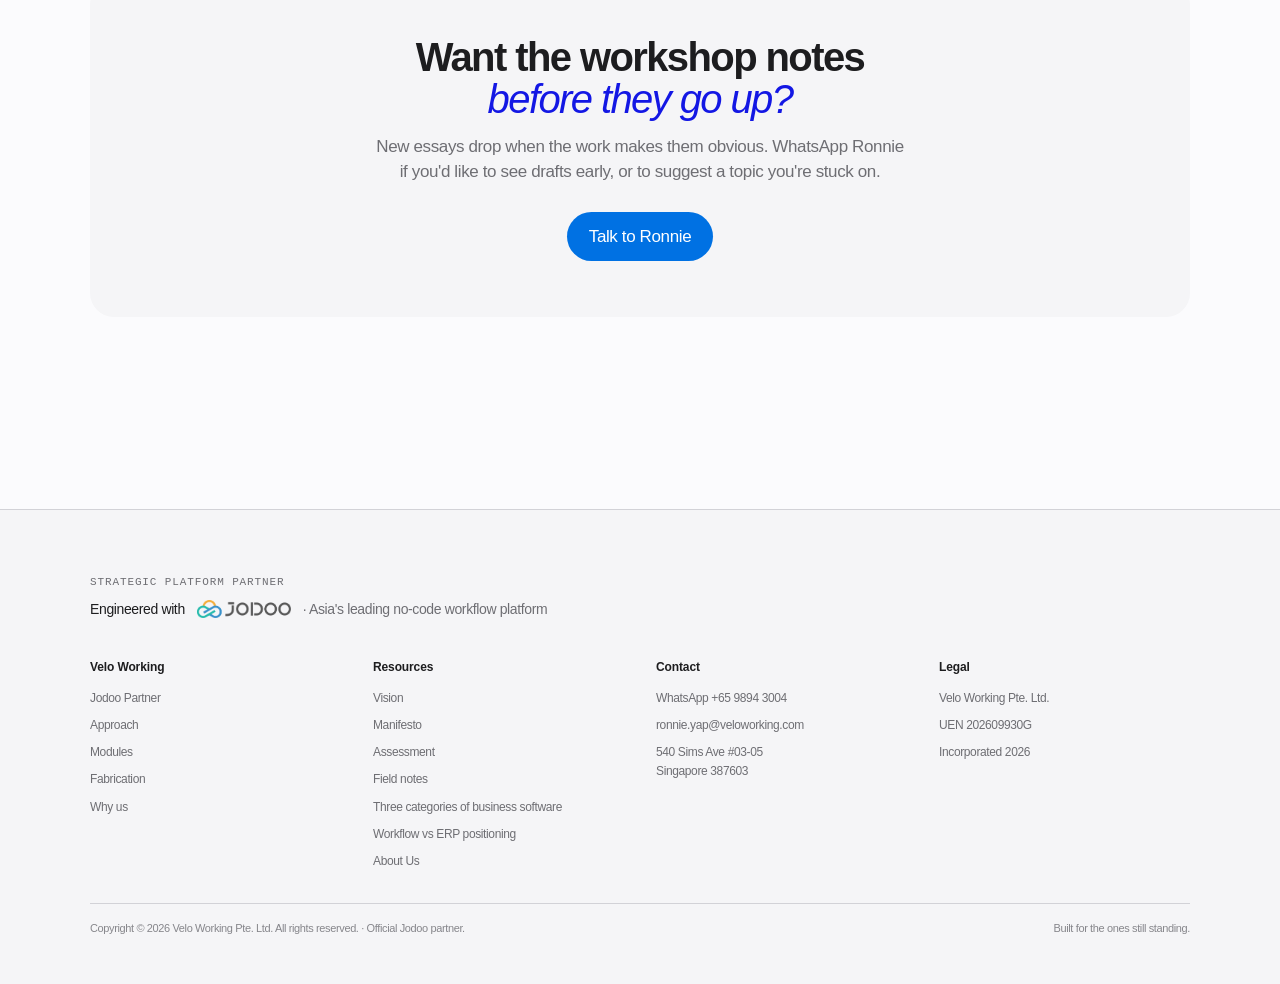
==== commit 8fea5d49: "Add Three Categories blog post and landing-page comparison table New field note adapted to the site'" ====
--- a/blog/index.html
+++ b/blog/index.html
@@ -389,6 +389,7 @@
       <li class="nav__item--has-children" data-dropdown>
         <a href="index.html" class="nav__link nav__link--caret" aria-haspopup="true" aria-expanded="false">Blog</a>
         <ul class="nav__submenu" role="menu">
+          <li><a href="three-categories-of-business-software.html" class="nav__sublink" role="menuitem">Three categories of business software<small>Cloud ERP · Low-Code · No-Code</small></a></li>
           <li><a href="workflow-vs-erp-positioning.html" class="nav__sublink" role="menuitem">Workflow vs ERP positioning<small>Platform strategy</small></a></li>
           <li><a href="operational-tasks-first-principles.html" class="nav__sublink" role="menuitem">Operational tasks at first principles<small>Value × Effort</small></a></li>
           <li><a href="positioning-of-jodoo.html" class="nav__sublink" role="menuitem">Positioning of Jodoo<small>Org-chart test</small></a></li>
@@ -430,8 +431,24 @@
     <div class="posts__grid">
 
       <article class="post post--feature reveal">
-        <div class="post__tag">Newest · Platform Strategy</div>
-        <h2 class="post__title">Pick the platform that matches your problem.</h2>
+        <div class="post__tag">Newest · Operational Systems</div>
+        <h2 class="post__title">Three categories of business software — and the quiet shift underway.</h2>
+        <p class="post__lead">
+          SAP, OutSystems and Jodoo aren't three vendors competing for the same job —
+          they sit in three entirely different categories, each engineered for a different
+          size of company. A map for SME top management, and the structural shift that
+          will define operational systems through 2030.
+        </p>
+        <div class="post__meta">
+          <span>May 2026</span>
+          <span>~8 min read</span>
+        </div>
+        <div class="post__cta"><a href="three-categories-of-business-software.html" class="link">Read the note</a></div>
+      </article>
+
+      <article class="post reveal">
+        <div class="post__tag">Platform Strategy</div>
+        <h3 class="post__title">Pick the platform that matches your problem.</h3>
         <p class="post__lead">
           Jodoo, Odoo, SAP and ServiceNow get compared as if they were substitutes. They
           aren't. A two-dimension positioning matrix that tells you which one is actually
@@ -532,6 +549,8 @@
         <a href="../index.html#manifesto">Manifesto</a>
         <a href="../assessment/assessment.html" target="_blank" rel="noopener">Assessment</a>
         <a href="index.html">Field notes</a>
+        <a href="three-categories-of-business-software.html">Three categories of business software</a>
+        <a href="workflow-vs-erp-positioning.html">Workflow vs ERP positioning</a>
         <a href="../pitch-deck.html">About Us</a>
       </div>
       <div class="foot__col">
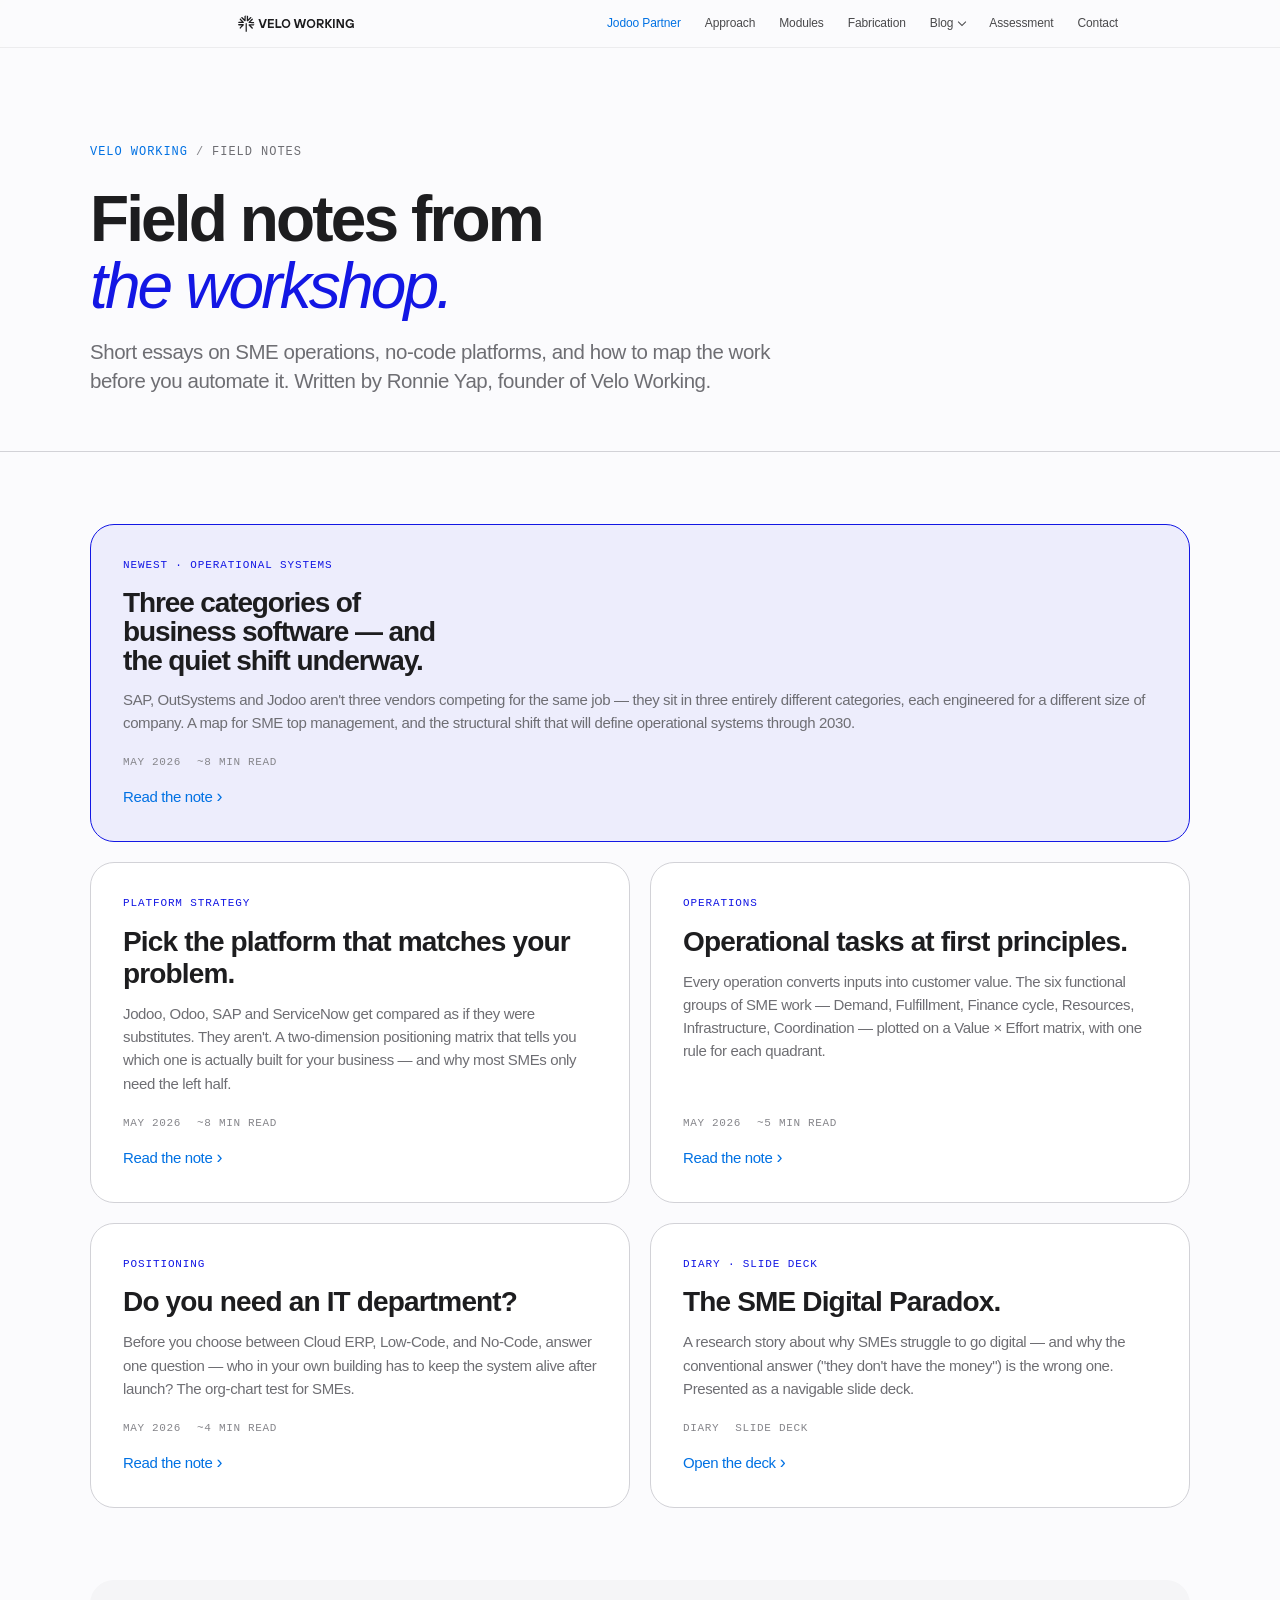
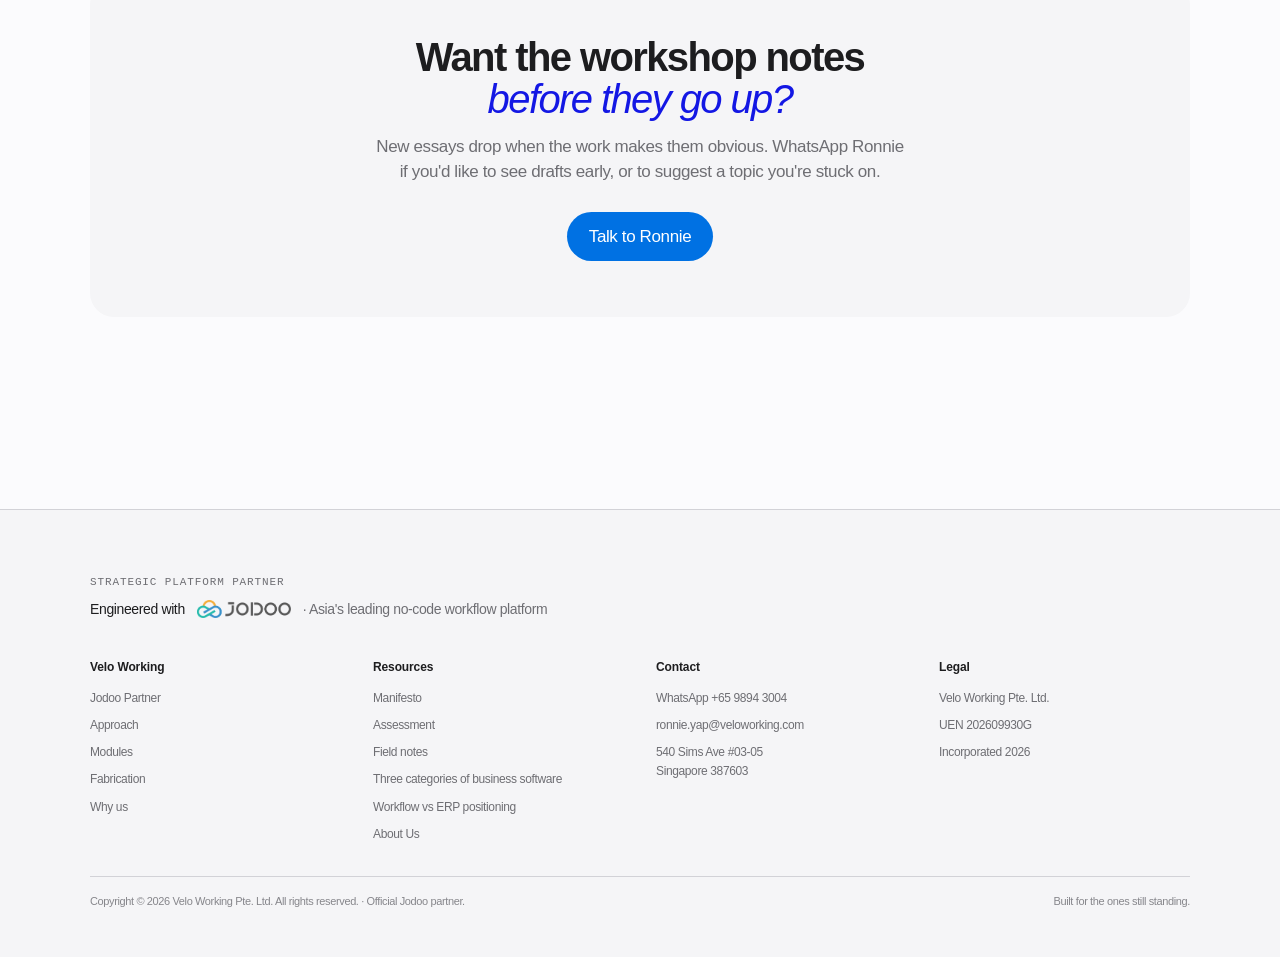
==== commit 71715714: "Fix logo viewBox crop + nav cleanup + drop Vision page LOGO - The previous viewBox (-67 125 310 50) " ====
--- a/blog/index.html
+++ b/blog/index.html
@@ -385,7 +385,6 @@
       <li><a href="../index.html#approach" class="nav__link">Approach</a></li>
       <li><a href="../index.html#modules" class="nav__link">Modules</a></li>
       <li><a href="../fabrication.html" class="nav__link">Fabrication</a></li>
-      <li><a href="../vision.html" class="nav__link">Vision</a></li>
       <li class="nav__item--has-children" data-dropdown>
         <a href="index.html" class="nav__link nav__link--caret" aria-haspopup="true" aria-expanded="false">Blog</a>
         <ul class="nav__submenu" role="menu">
@@ -545,7 +544,6 @@
       </div>
       <div class="foot__col">
         <h5>Resources</h5>
-        <a href="../vision.html">Vision</a>
         <a href="../index.html#manifesto">Manifesto</a>
         <a href="../assessment/assessment.html" target="_blank" rel="noopener">Assessment</a>
         <a href="index.html">Field notes</a>
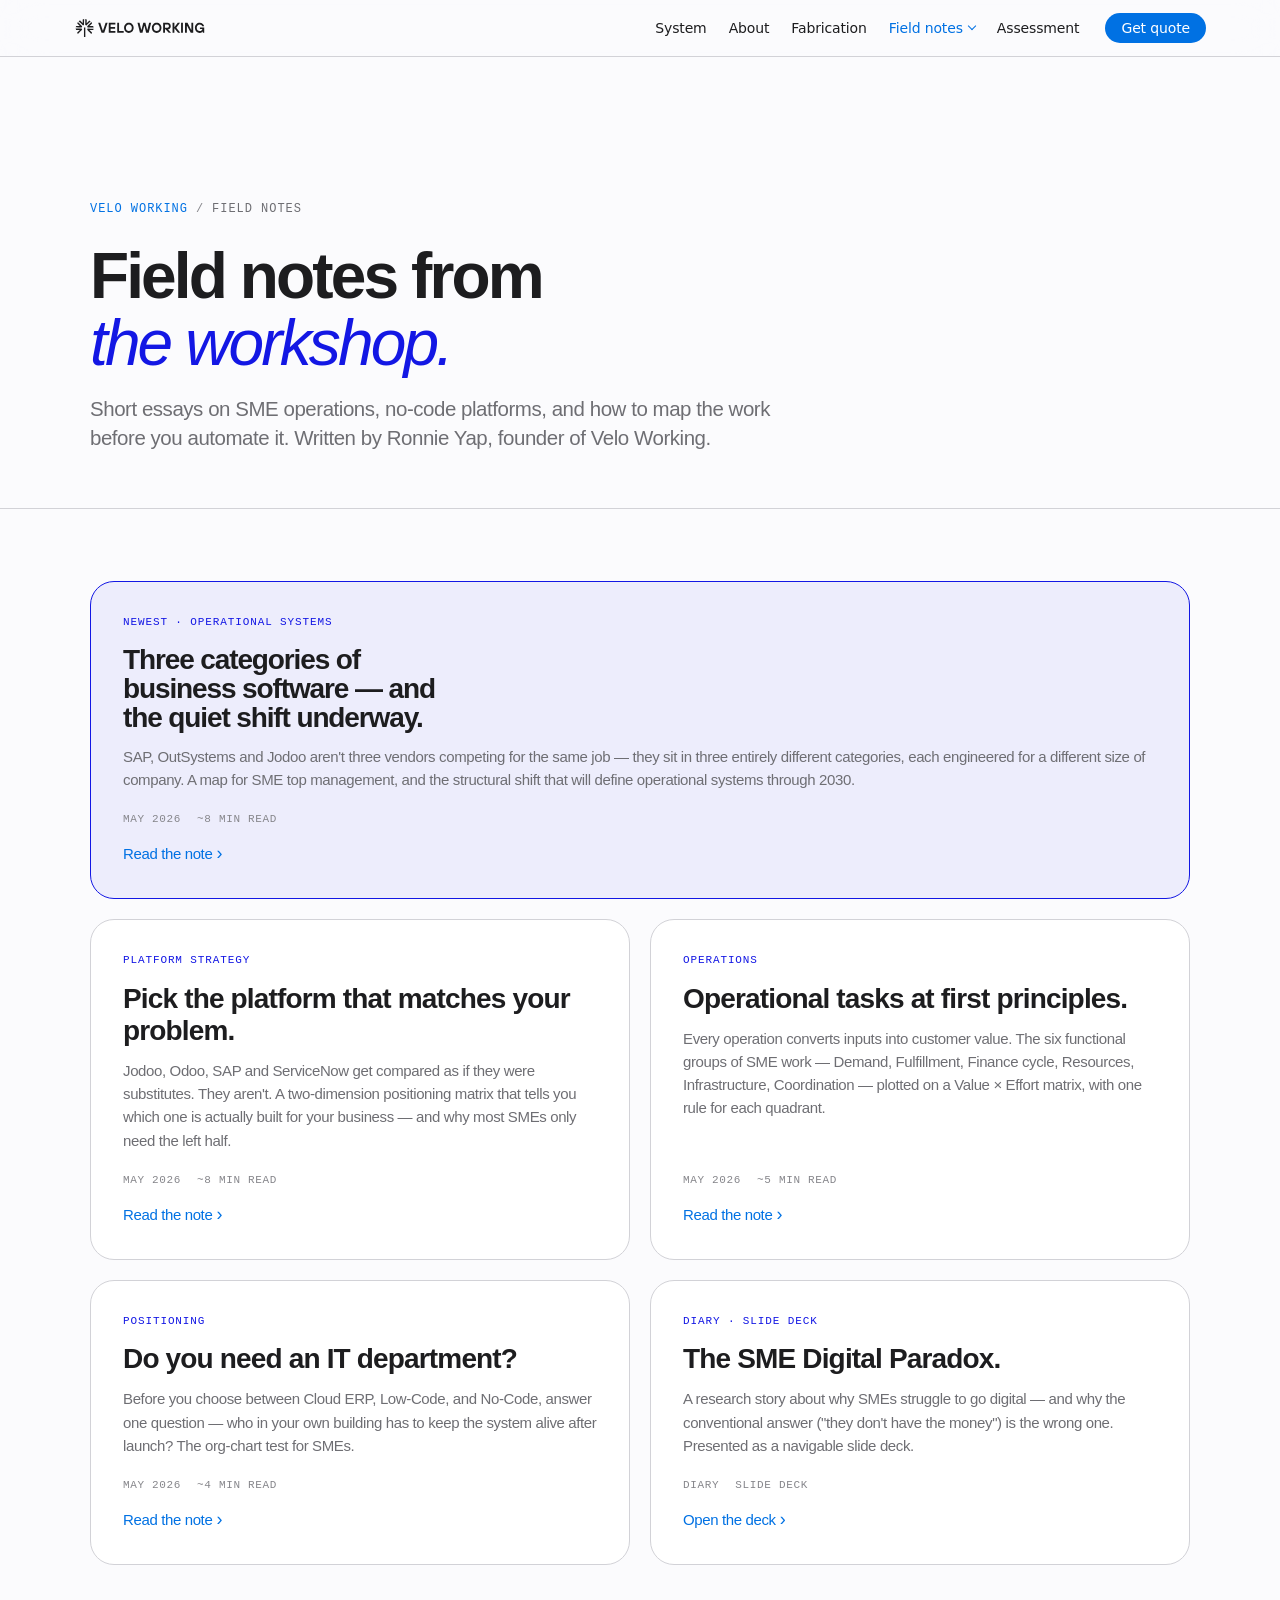
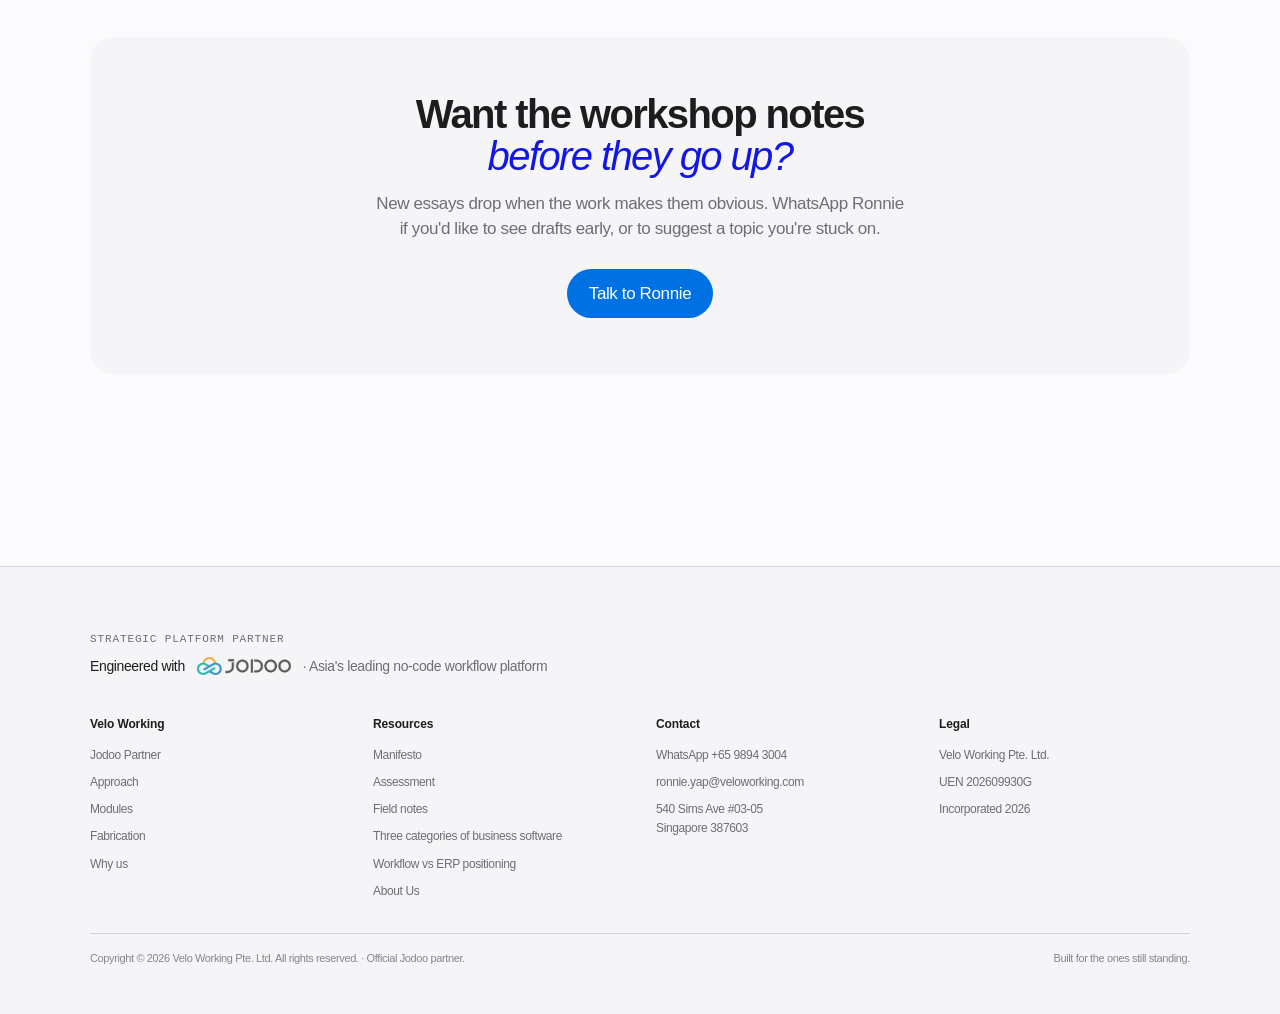
==== commit 64b06347: "Add shared nav (single source of truth) + Get-quote CTA, point hero to instant quote Navigation was " ====
--- a/blog/index.html
+++ b/blog/index.html
@@ -362,6 +362,9 @@
   html { scroll-behavior: auto; }
 }
 </style>
+<!-- Shared site navigation (single source of truth: nav.css + nav.js) -->
+<link rel="stylesheet" href="/nav.css">
+<script src="/nav.js" defer></script>
 </head>
 <body>
 
@@ -375,35 +378,8 @@
 </svg>
 
 <!-- NAV -->
-<nav class="nav" id="nav" aria-label="Primary">
-  <div class="nav__inner">
-    <a href="../index.html" class="nav__brand" aria-label="Velo Working — home">
-      <svg class="nav__brand-svg" aria-hidden="true"><use href="#velo-logo"/></svg>
-    </a>
-    <ul class="nav__links" id="navLinks">
-      <li><a href="../index.html#partner" class="nav__link nav__link--accent">Jodoo Partner</a></li>
-      <li><a href="../index.html#approach" class="nav__link">Approach</a></li>
-      <li><a href="../index.html#modules" class="nav__link">Modules</a></li>
-      <li><a href="../fabrication.html" class="nav__link">Fabrication</a></li>
-      <li class="nav__item--has-children" data-dropdown>
-        <a href="index.html" class="nav__link nav__link--caret" aria-haspopup="true" aria-expanded="false">Blog</a>
-        <ul class="nav__submenu" role="menu">
-          <li><a href="three-categories-of-business-software.html" class="nav__sublink" role="menuitem">Three categories of business software<small>Cloud ERP · Low-Code · No-Code</small></a></li>
-          <li><a href="workflow-vs-erp-positioning.html" class="nav__sublink" role="menuitem">Workflow vs ERP positioning<small>Platform strategy</small></a></li>
-          <li><a href="operational-tasks-first-principles.html" class="nav__sublink" role="menuitem">Operational tasks at first principles<small>Value × Effort</small></a></li>
-          <li><a href="positioning-of-jodoo.html" class="nav__sublink" role="menuitem">Positioning of Jodoo<small>Org-chart test</small></a></li>
-          <li><a href="THE%20SME%20DIGITAL%20PARADOX.html" class="nav__sublink" role="menuitem">The SME Digital Paradox<small>Diary · slide deck</small></a></li>
-          <li><a href="index.html" class="nav__sublink nav__sublink--all" role="menuitem">All field notes</a></li>
-        </ul>
-      </li>
-      <li><a href="../assessment/assessment.html" class="nav__link" target="_blank" rel="noopener">Assessment</a></li>
-      <li><a href="../index.html#contact" class="nav__link">Contact</a></li>
-    </ul>
-    <button class="nav__toggle" id="navToggle" aria-label="Menu" aria-expanded="false">
-      <svg viewBox="0 0 24 24" fill="none" stroke="currentColor" stroke-width="1.5" stroke-linecap="round"><path d="M4 8h16"/><path d="M4 16h16"/></svg>
-    </button>
-  </div>
-</nav>
+<!-- Navigation is injected here from the shared /nav.js (edit the menu there). -->
+<div id="velo-nav"></div>
 
 <main id="top">
 
--- a/nav.css
+++ b/nav.css
@@ -0,0 +1,132 @@
+/* ============================================================================
+   Velo Working — shared site navigation (single source of truth).
+
+   This file styles the navigation bar that appears on EVERY page
+   (home, Fabrication, AI quote, Field notes / blog, Assessment).
+   The markup is injected by /nav.js, so to change the menu you only edit
+   nav.js (links/labels) and this file (styling) — once — and every page
+   updates automatically. No more keeping pages in sync by hand.
+
+   Self-contained on purpose: colours and font are hard-coded here so the bar
+   looks identical regardless of the host page's own CSS variables.
+   ============================================================================ */
+
+/* Reserve the bar's height (and match its look) before nav.js runs so the
+   page never jumps and there is no blank flash. */
+#velo-nav {
+  display: block; height: 56px;
+  background: rgba(251, 251, 253, .82);
+  border-bottom: 1px solid #D2D2D7;
+}
+
+.vnav {
+  position: sticky; top: 0; z-index: 1000;
+  background: rgba(251, 251, 253, .82);
+  -webkit-backdrop-filter: saturate(180%) blur(20px);
+  backdrop-filter: saturate(180%) blur(20px);
+  border-bottom: 1px solid #D2D2D7;
+  font-family: -apple-system, BlinkMacSystemFont, "SF Pro Display", "SF Pro Text",
+               "Inter", system-ui, "Helvetica Neue", Arial, sans-serif;
+  -webkit-font-smoothing: antialiased;
+}
+
+.vnav__in {
+  max-width: 1180px; margin: 0 auto; padding: 0 24px;
+  display: flex; align-items: center; justify-content: space-between;
+  height: 56px; gap: 16px;
+}
+
+.vnav__logo { display: inline-flex; align-items: center; color: #1D1D1F; text-decoration: none; flex-shrink: 0; }
+.vnav__logo img { height: 20px; width: auto; display: block; }
+
+.vnav__links { display: flex; gap: 22px; align-items: center; }
+.vnav__links > a,
+.vnav__drop > a {
+  color: #1D1D1F; text-decoration: none; font-size: 14px;
+  letter-spacing: -0.01em; white-space: nowrap;
+}
+.vnav__links > a:hover,
+.vnav__drop > a:hover { color: #6E6E73; }
+.vnav__links a.is-current { color: #0071E3; font-weight: 500; }
+
+/* Blue "Get quote" call-to-action, pinned to the far right. */
+.vnav__cta {
+  margin-left: 4px;
+  background: #0071E3; color: #fff !important;
+  padding: 8px 16px; border-radius: 980px;
+  font-weight: 500; font-size: 14px; line-height: 1;
+  white-space: nowrap; transition: background .15s ease;
+}
+.vnav__cta:hover { background: #0077ED; color: #fff !important; }
+.vnav__cta:focus-visible { outline: 2px solid #0071E3; outline-offset: 3px; }
+
+/* Dropdown (Field notes) */
+.vnav__drop { position: relative; display: flex; align-items: center; }
+.vnav__drop > a { display: inline-flex; align-items: center; }
+.vnav__drop > a::after {
+  content: ""; display: inline-block; margin-left: 6px; width: 6px; height: 6px;
+  border-right: 1.4px solid currentColor; border-bottom: 1.4px solid currentColor;
+  transform: translateY(-2px) rotate(45deg);
+}
+.vnav__menu {
+  position: absolute; top: 30px; left: -12px; min-width: 260px;
+  background: rgba(251, 251, 253, .97);
+  -webkit-backdrop-filter: saturate(180%) blur(20px);
+  backdrop-filter: saturate(180%) blur(20px);
+  border: 1px solid #D2D2D7; border-radius: 14px; padding: 6px;
+  box-shadow: 0 8px 28px rgba(0, 0, 0, .08);
+  opacity: 0; visibility: hidden; transform: translateY(-4px);
+  transition: opacity .15s ease, transform .15s ease, visibility .15s;
+  list-style: none; margin: 0;
+}
+.vnav__drop:hover .vnav__menu,
+.vnav__drop:focus-within .vnav__menu,
+.vnav__drop.is-open .vnav__menu { opacity: 1; visibility: visible; transform: none; }
+.vnav__menu a {
+  display: block; padding: 9px 12px; border-radius: 9px; font-size: 13px;
+  line-height: 1.3; white-space: normal; color: #1D1D1F; text-decoration: none;
+}
+.vnav__menu a small {
+  display: block; font-size: 11px; color: #86868B; margin-top: 2px;
+  text-transform: uppercase; letter-spacing: .04em;
+}
+.vnav__menu a:hover { background: rgba(0, 0, 0, .04); }
+.vnav__menu .vnav__menu-all {
+  border-top: 1px solid #D2D2D7; margin-top: 4px; padding-top: 11px;
+  color: #0071E3; font-weight: 500;
+}
+
+/* Mobile hamburger */
+.vnav__toggle {
+  display: none; width: 38px; height: 38px; border: 0; background: none;
+  cursor: pointer; align-items: center; justify-content: center; color: #1D1D1F; flex-shrink: 0;
+}
+.vnav__toggle svg { width: 20px; height: 20px; }
+
+@media (max-width: 980px) {
+  .vnav__toggle { display: inline-flex; }
+  .vnav__links {
+    position: absolute; top: 56px; left: 0; right: 0; display: none;
+    flex-direction: column; align-items: stretch; gap: 0;
+    background: rgba(251, 251, 253, .98);
+    -webkit-backdrop-filter: saturate(180%) blur(20px);
+    backdrop-filter: saturate(180%) blur(20px);
+    border-bottom: 1px solid #D2D2D7; padding: 8px 24px 16px;
+  }
+  .vnav.is-open .vnav__links { display: flex; }
+  .vnav__links > a, .vnav__drop { border-bottom: 1px solid #D2D2D7; }
+  .vnav__links > a { padding: 14px 0; font-size: 16px; }
+  .vnav__cta {
+    margin: 14px 0 0; align-self: flex-start; border: 0;
+    padding: 10px 18px; font-size: 15px;
+  }
+  .vnav__drop { position: static; display: block; }
+  .vnav__drop > a { display: block; padding: 14px 0; font-size: 16px; }
+  .vnav__menu {
+    position: static; opacity: 1; visibility: visible; transform: none;
+    box-shadow: none; border: 0; background: none; padding: 0 0 12px;
+    min-width: 0; display: none;
+  }
+  .vnav__drop.is-open .vnav__menu { display: block; }
+  .vnav__menu a { font-size: 14px; padding: 9px 0 9px 12px; }
+}
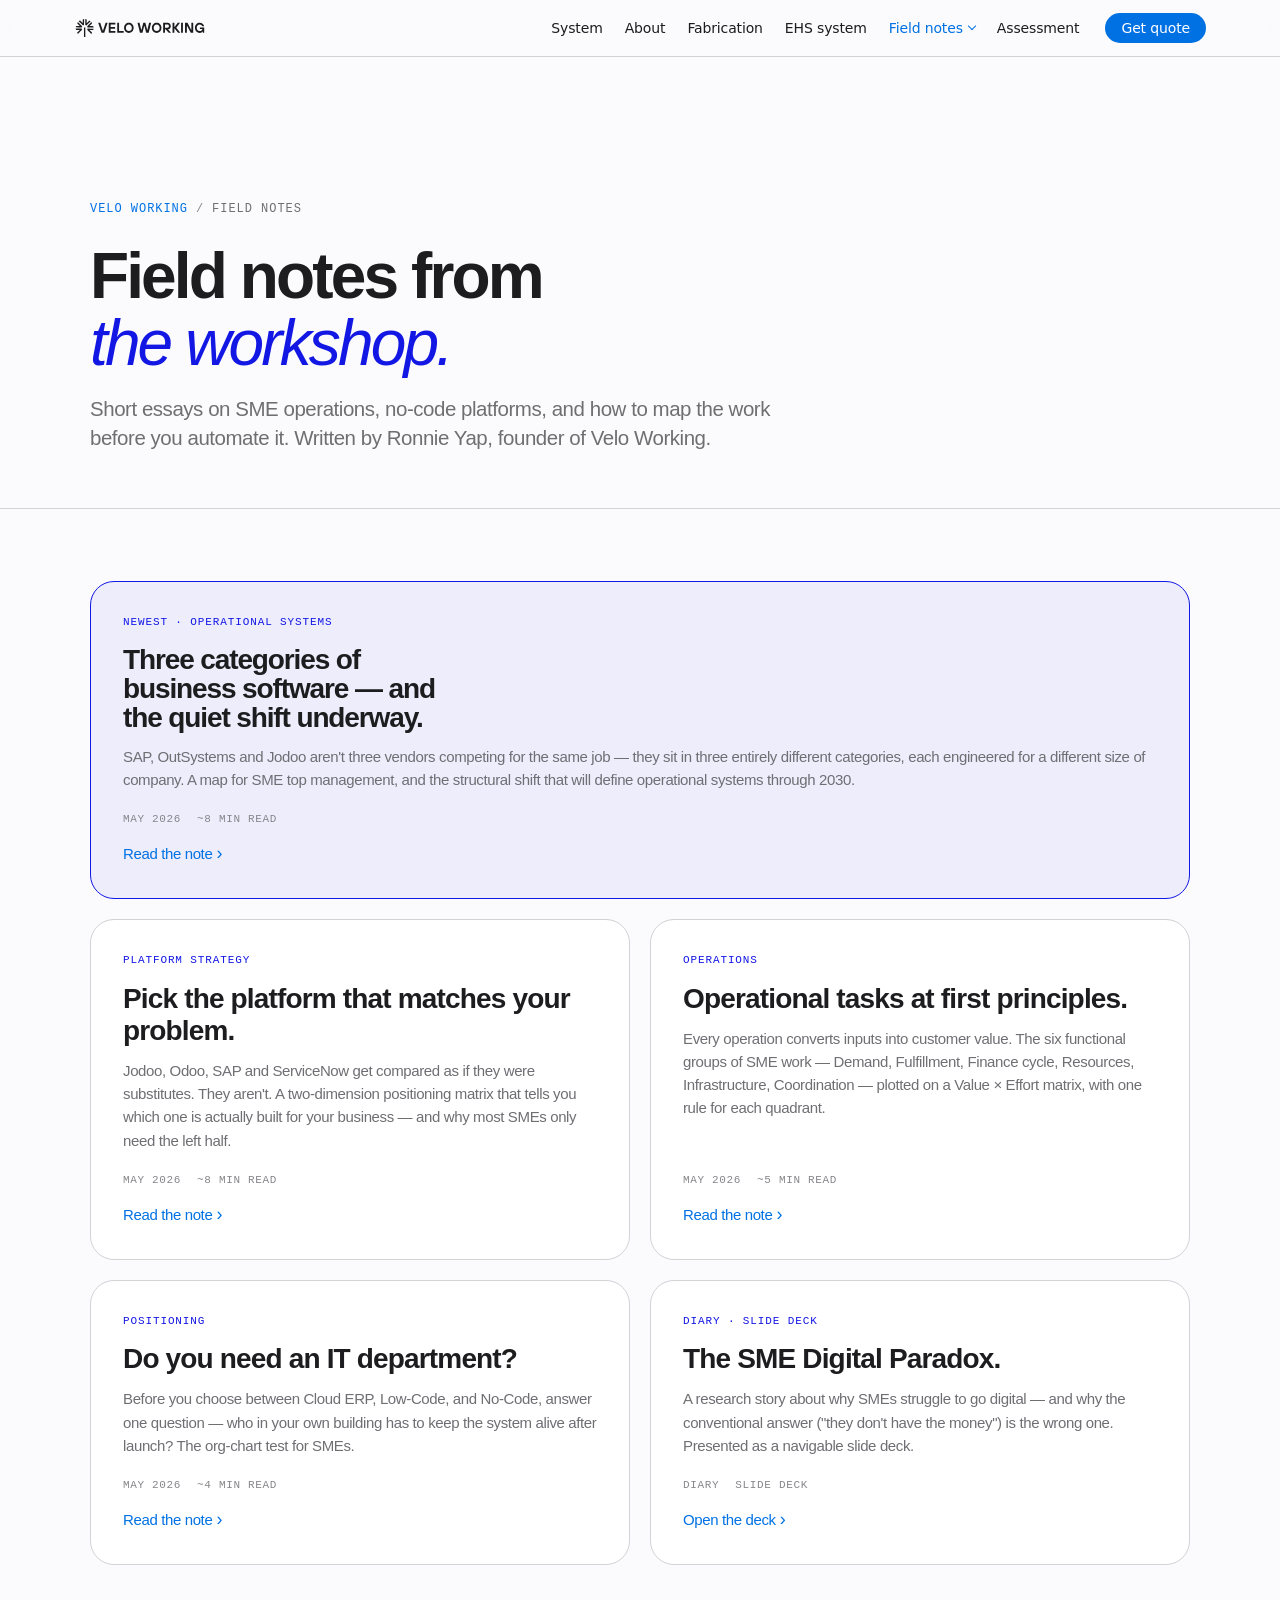
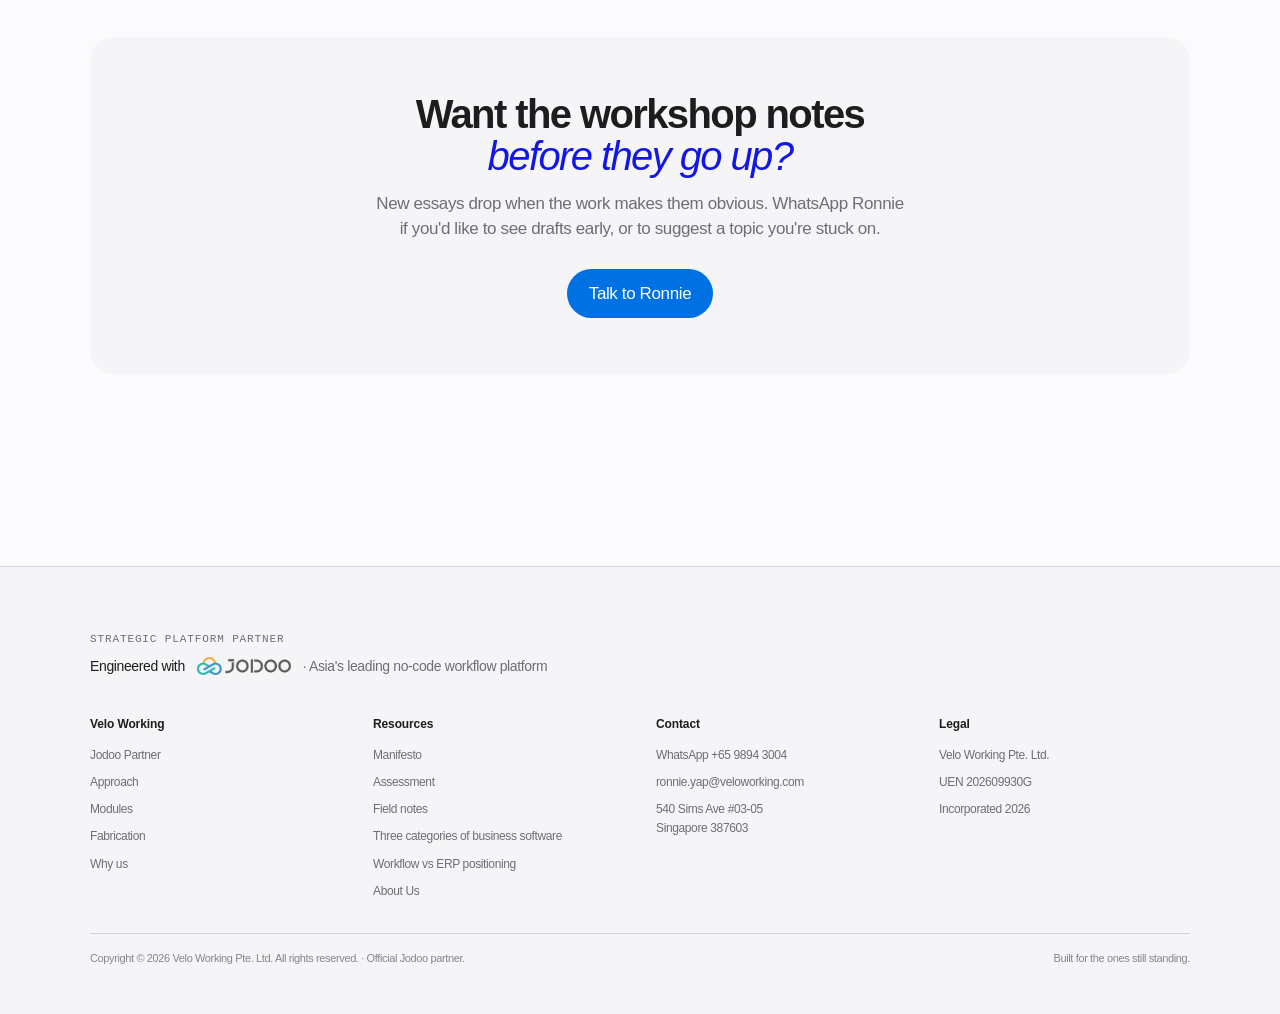
==== commit 3648d3cb: "SEO content & metadata pass for Singapore SME search terms Content, metadata, and schema only — no s" ====
--- a/blog/index.html
+++ b/blog/index.html
@@ -3,23 +3,29 @@
 <head>
 <meta charset="utf-8" />
 <meta name="viewport" content="width=device-width, initial-scale=1, viewport-fit=cover" />
-<title>Field notes — Velo Working blog</title>
+<title>Business Software for Small Business Singapore | Velo Working</title>
 
 <!-- SEO -->
-<meta name="description" content="Field notes from Velo Working — Singapore's Jodoo no-code partner. Short essays on SME operations, choosing between ERP, Low-Code and No-Code, and how to map your tasks before you automate them." />
+<meta name="description" content="Field notes on business software for small businesses in Singapore — choosing between ERP, low-code and no-code, and how to digitise your processes without over-buying." />
+<meta name="keywords" content="business software for small business Singapore, SME software Singapore, ERP vs no-code, digitise business processes Singapore, no-code Singapore" />
 <meta name="author" content="Velo Working Pte. Ltd." />
 <link rel="canonical" href="https://www.veloworking.com/blog/" />
+<link rel="alternate" hreflang="en-sg" href="https://www.veloworking.com/blog/" />
+<link rel="alternate" hreflang="x-default" href="https://www.veloworking.com/blog/" />
+<meta property="og:locale" content="en_SG" />
 
 <!-- Open Graph -->
-<meta property="og:title" content="Field notes — Velo Working" />
-<meta property="og:description" content="Short essays on SME operations, no-code, and how to map your work before you automate it." />
+<meta property="og:title" content="Business Software for Small Business Singapore — Field Notes" />
+<meta property="og:description" content="Field notes on business software for small businesses in Singapore — ERP vs low-code vs no-code, and how to digitise your processes without over-buying." />
 <meta property="og:type" content="website" />
 <meta property="og:url" content="https://www.veloworking.com/blog/" />
 <meta property="og:site_name" content="Velo Working" />
+<meta property="og:image" content="https://www.veloworking.com/asset/hero-screen.png">
 
 <meta name="twitter:card" content="summary_large_image" />
 <meta name="twitter:title" content="Field notes — Velo Working" />
 <meta name="twitter:description" content="Short essays on SME operations and no-code." />
+<meta name="twitter:image" content="https://www.veloworking.com/asset/hero-screen.png">
 
 <!-- Favicon -->
 <link rel="icon" type="image/svg+xml" href="../asset/favicon.svg" />
@@ -478,7 +484,7 @@
           <span>Diary</span>
           <span>Slide deck</span>
         </div>
-        <div class="post__cta"><a href="THE%20SME%20DIGITAL%20PARADOX.html" class="link">Open the deck</a></div>
+        <div class="post__cta"><a href="sme-digital-paradox.html" class="link">Open the deck</a></div>
       </article>
 
     </div>
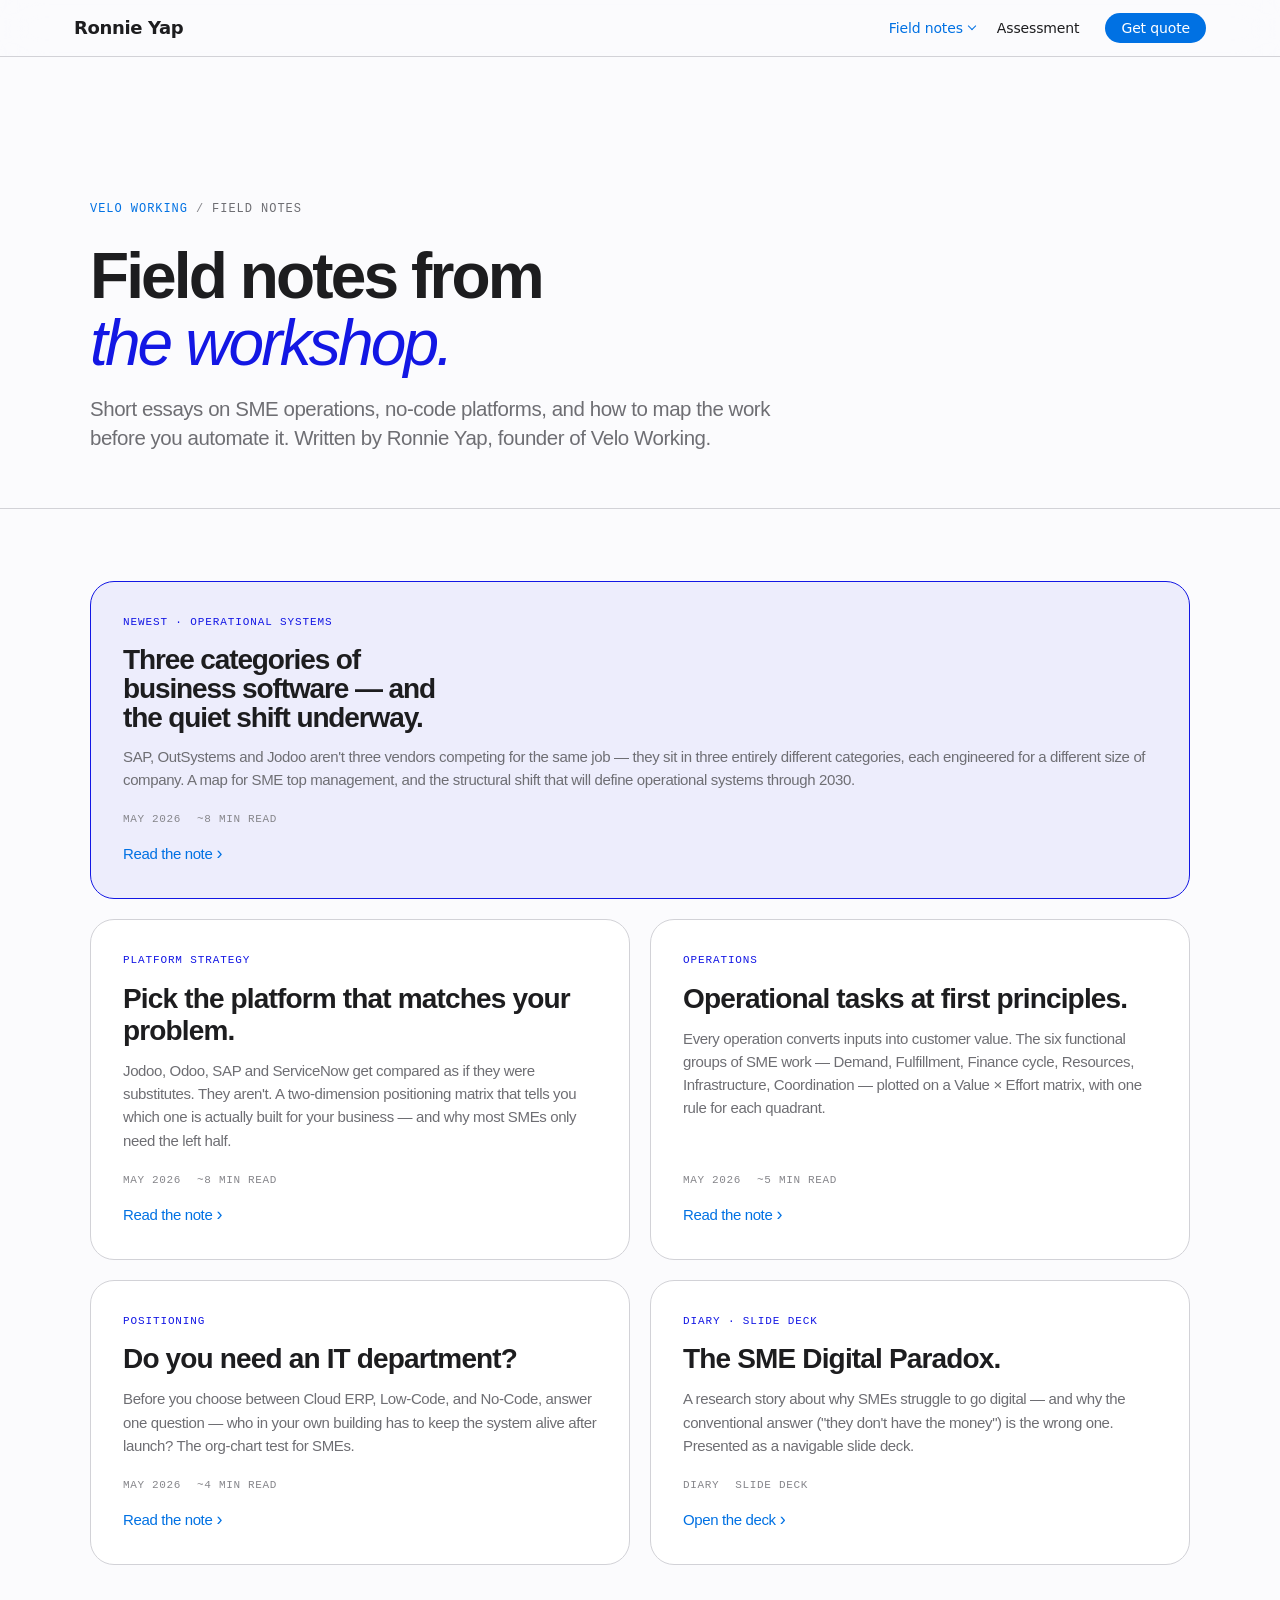
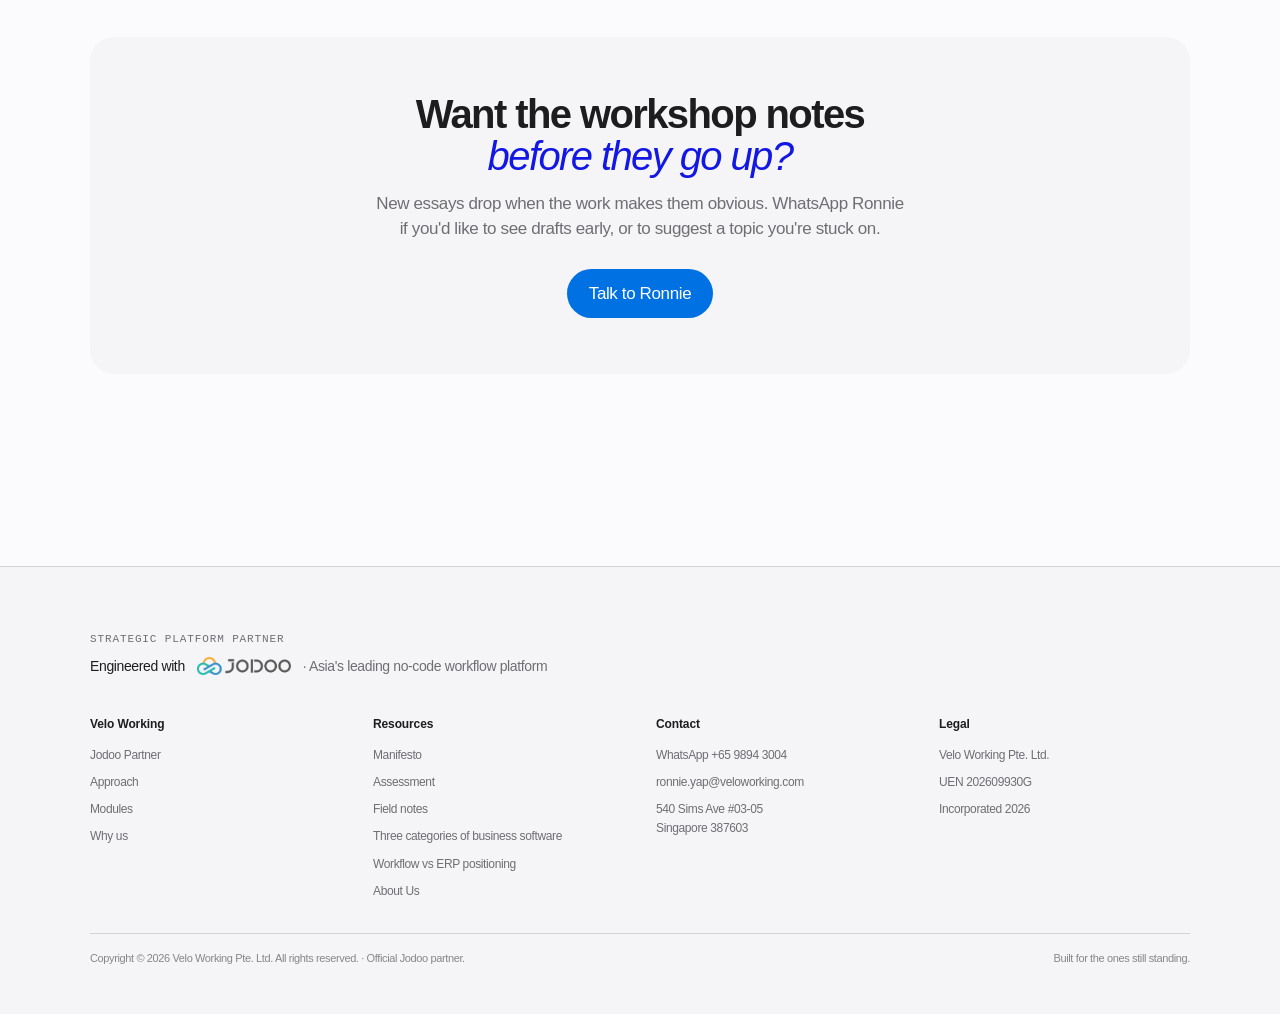
==== commit 88f3d990: "Revamp site around personal brand (Ronnie Yap) + Jodoo positioning Refocus the site on personal bran" ====
--- a/blog/index.html
+++ b/blog/index.html
@@ -28,8 +28,8 @@
 <meta name="twitter:image" content="https://www.veloworking.com/asset/hero-screen.png">
 
 <!-- Favicon -->
-<link rel="icon" type="image/svg+xml" href="../asset/favicon.svg" />
-<link rel="apple-touch-icon" href="../asset/favicon.svg" />
+<link rel="icon" type="image/png" href="../asset/favicon-jodoo.png" />
+<link rel="apple-touch-icon" href="../asset/favicon-jodoo.png" />
 
 <style>
 :root {
@@ -521,7 +521,6 @@
         <a href="../index.html#partner">Jodoo Partner</a>
         <a href="../index.html#approach">Approach</a>
         <a href="../index.html#modules">Modules</a>
-        <a href="../fabrication.html">Fabrication</a>
         <a href="../index.html#why">Why us</a>
       </div>
       <div class="foot__col">
--- a/nav.css
+++ b/nav.css
@@ -2,7 +2,7 @@
    Velo Working — shared site navigation (single source of truth).
 
    This file styles the navigation bar that appears on EVERY page
-   (home, Fabrication, AI quote, Field notes / blog, Assessment).
+   (home, AI quote, Field notes / blog, Assessment).
    The markup is injected by /nav.js, so to change the menu you only edit
    nav.js (links/labels) and this file (styling) — once — and every page
    updates automatically. No more keeping pages in sync by hand.
@@ -37,7 +37,7 @@
 }
 
 .vnav__logo { display: inline-flex; align-items: center; color: #1D1D1F; text-decoration: none; flex-shrink: 0; }
-.vnav__logo img { height: 20px; width: auto; display: block; }
+.vnav__wordmark { font-size: 18px; font-weight: 600; letter-spacing: -0.02em; color: #1D1D1F; line-height: 1; }
 
 .vnav__links { display: flex; gap: 22px; align-items: center; }
 .vnav__links > a,
